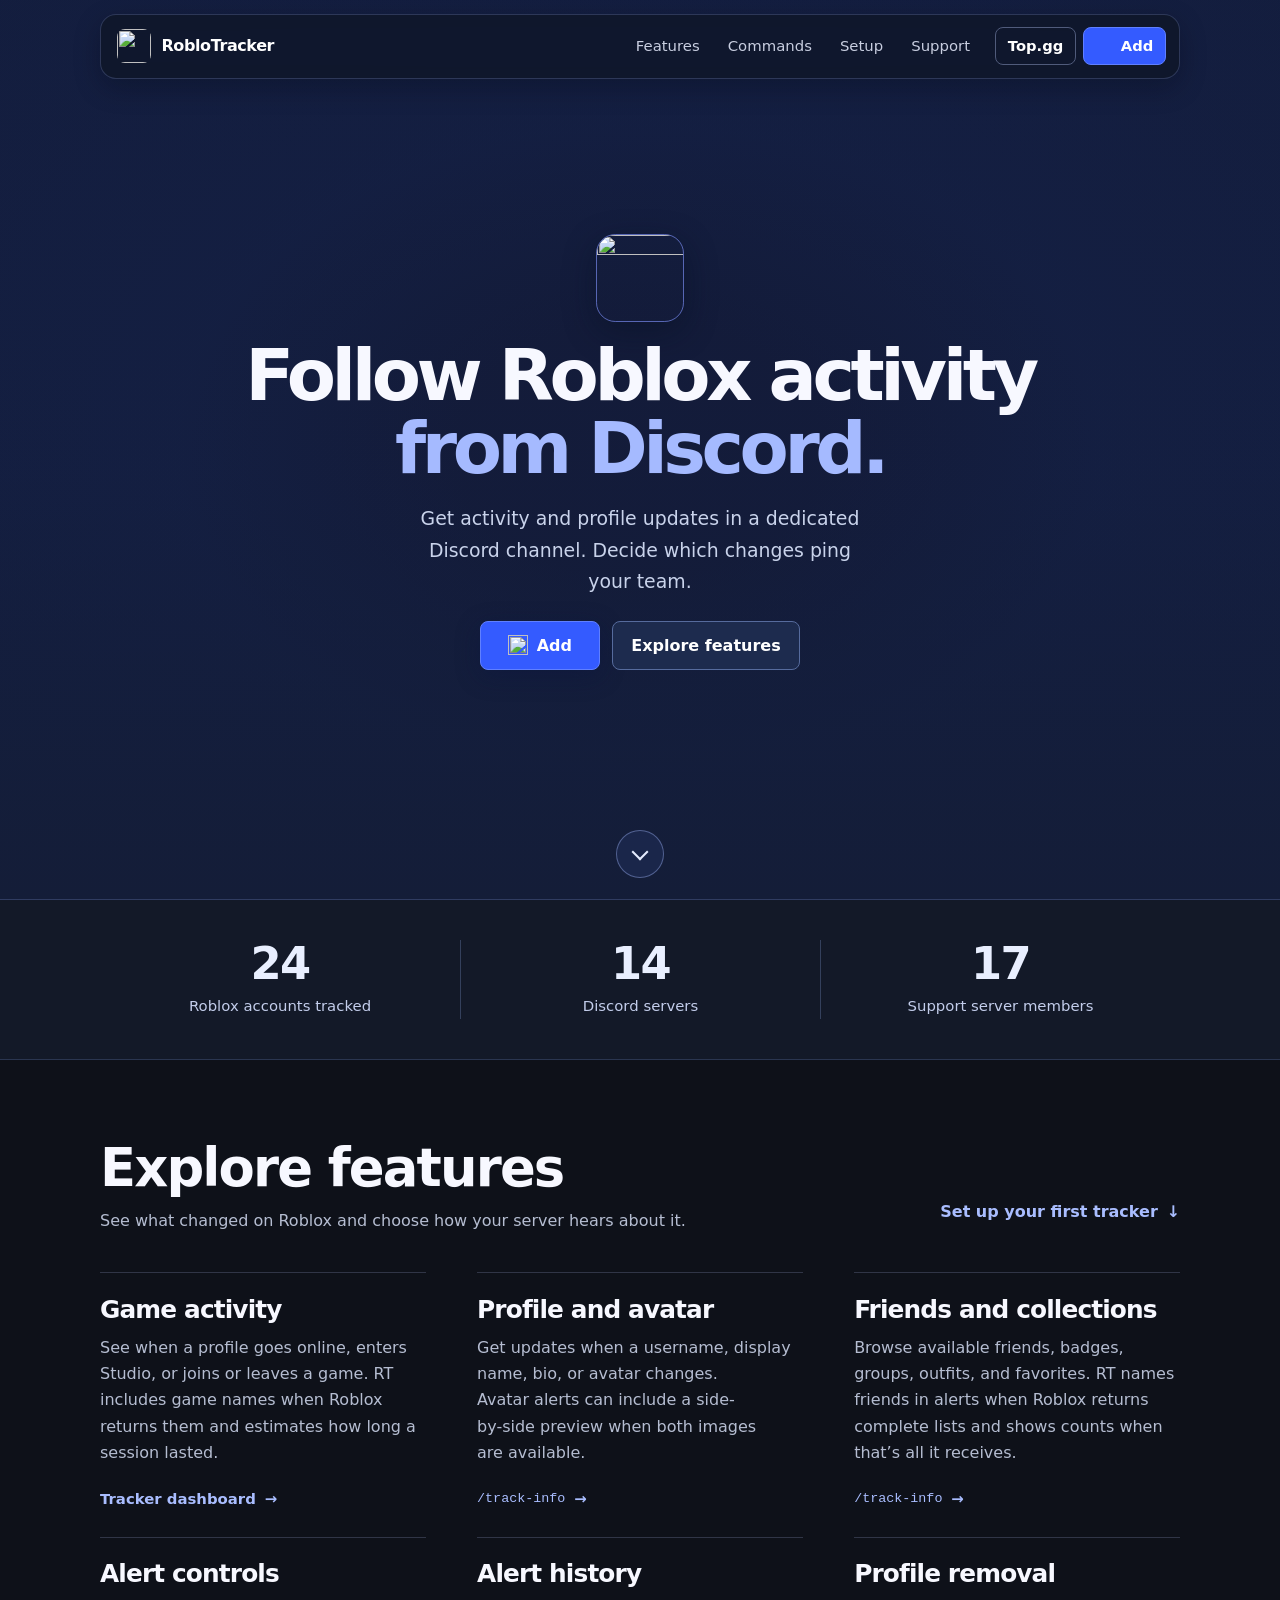
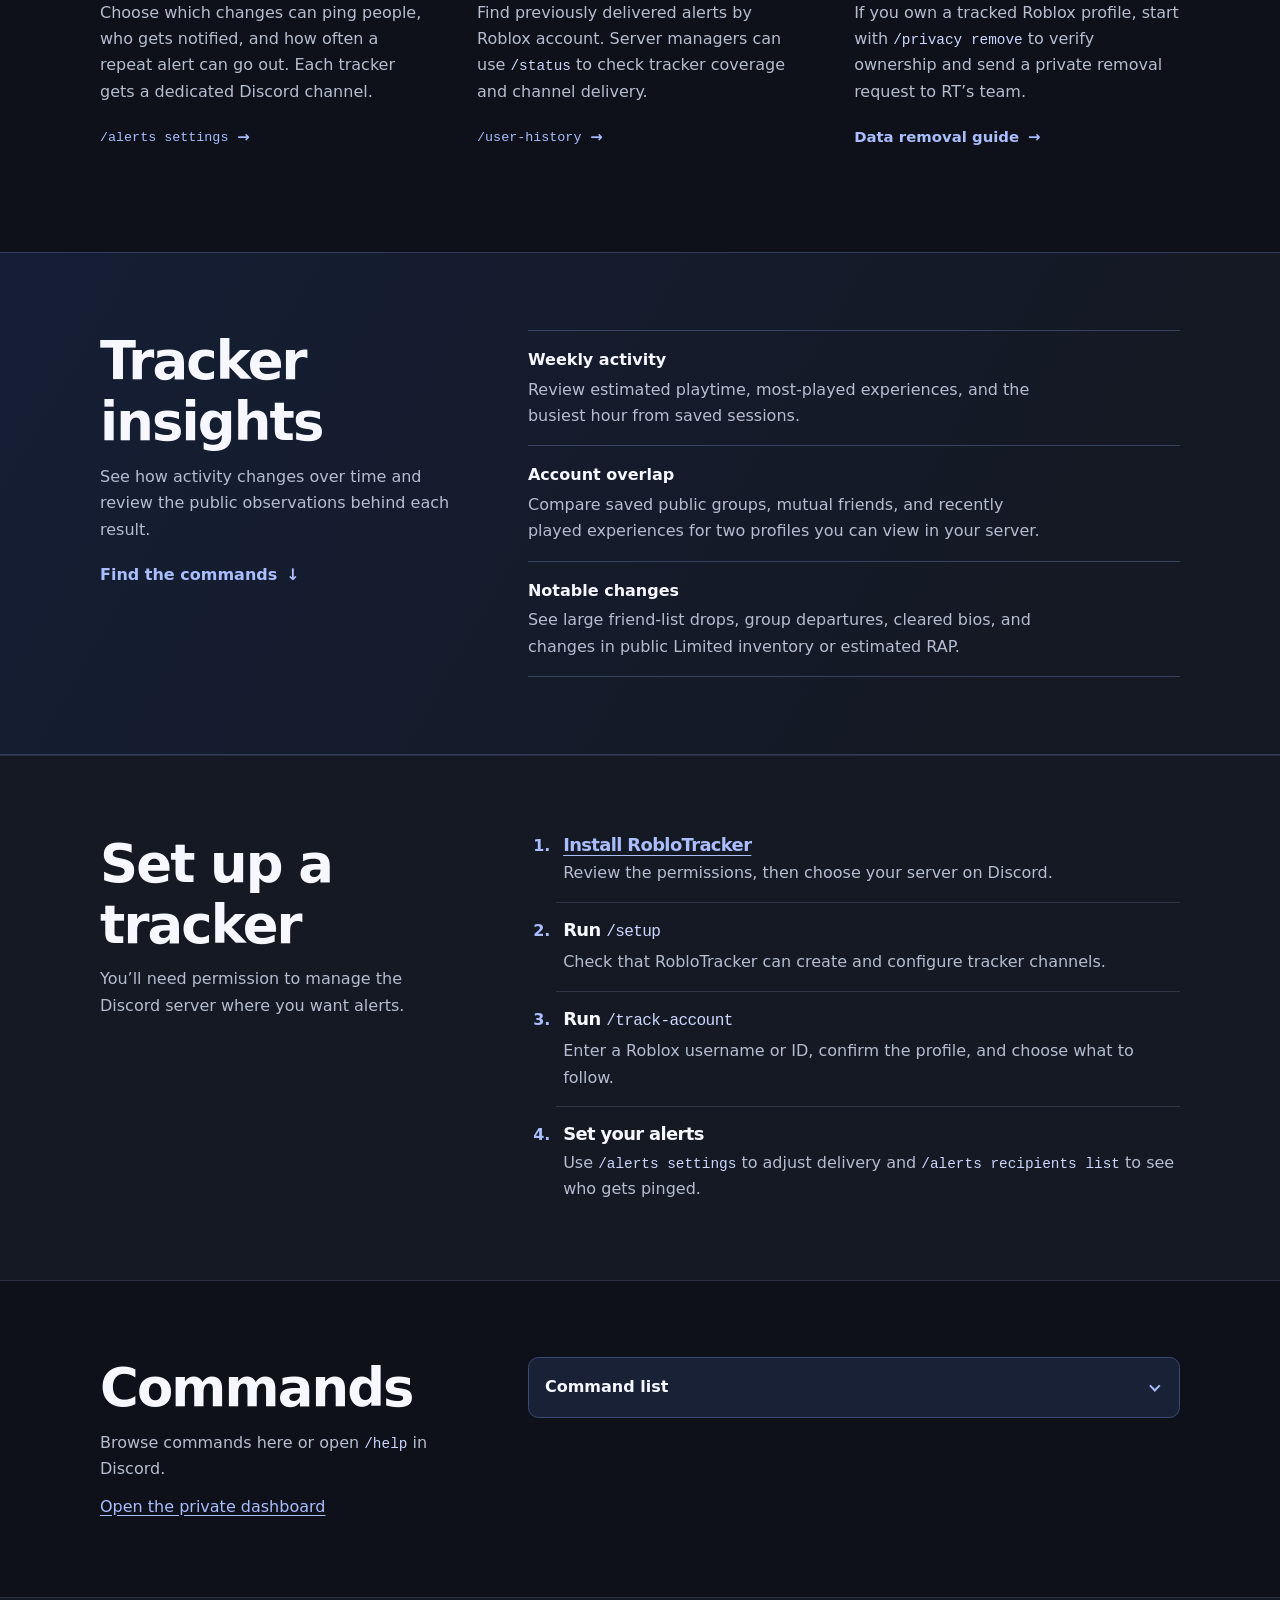
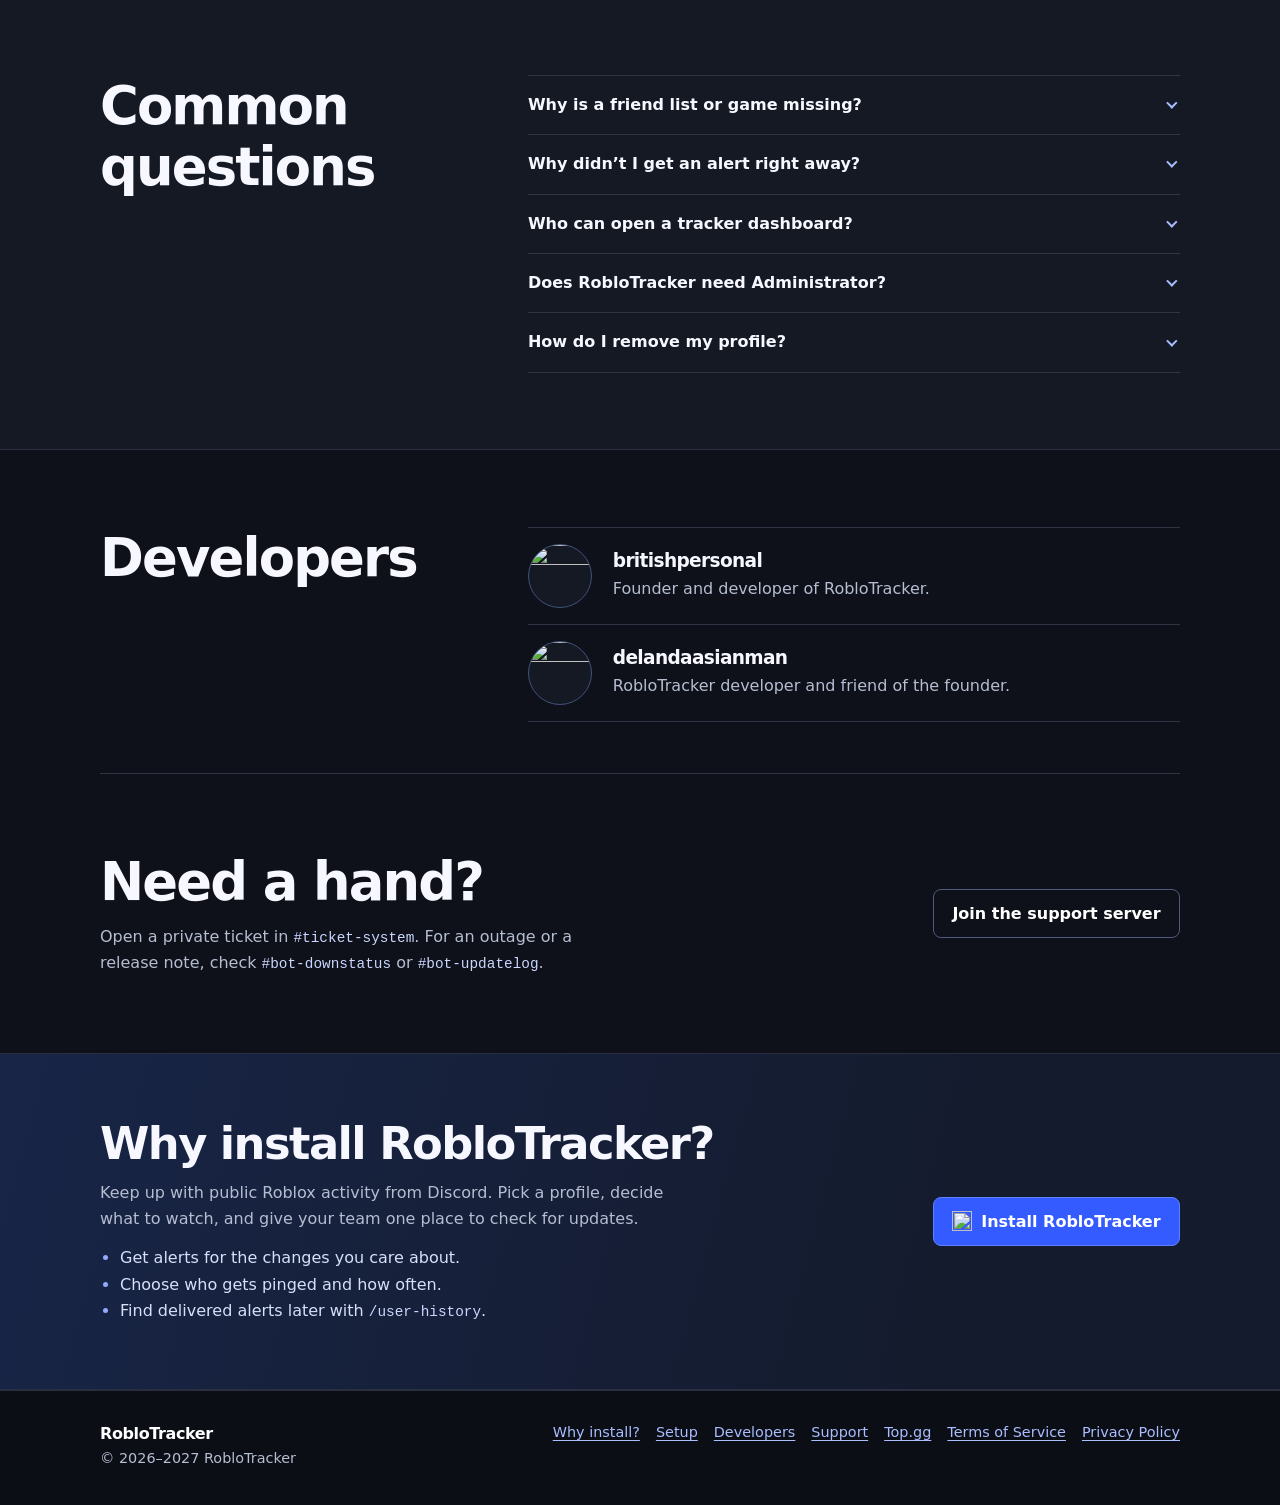
==== docs/index.html @ 72739d20 "Replace join sharing with a private live tracker dashboard" ====
<!doctype html>
<html lang="en">
<head>
  <meta charset="utf-8">
  <meta name="viewport" content="width=device-width,initial-scale=1">
  <meta name="description" content="Track public Roblox profile changes in Discord. Add RobloTracker, explore the setup guide, and find privacy controls and support.">
  <meta name="theme-color" content="#0a0c13">
  <meta property="og:title" content="RobloTracker | Roblox alerts for Discord">
  <meta property="og:description" content="Track public Roblox profile changes in Discord. Add RobloTracker, explore the setup guide, and find privacy controls and support.">
  <title>RobloTracker | Roblox alerts for Discord</title>
  <link rel="icon" type="image/webp" href="assets/rt-logo.webp">
  <script src="assets/page-progress.js?v=1" async></script>
  <link rel="stylesheet" href="assets/site.css?v=command-directory">
  <script src="assets/site.js?v=command-directory" defer></script>
</head>
<body class="landing-page">
  <a class="skip" href="#main">Skip to content</a>
  <header class="site-header">
    <div class="wrap top">
      <a class="brand" href="./"><img src="assets/rt-logo.webp" alt="" width="34" height="34"><span class="brand-name">RobloTracker</span></a>
      <nav class="nav" aria-label="Main navigation">
        <a href="./#features">Features</a>
        <a href="./#commands">Commands</a>
        <a href="./#setup">Setup</a>
        <a href="https://discord.gg/475THD4ftT">Support</a>
      </nav>
      <div class="nav-actions">
        <a class="button small secondary listing-link" href="https://top.gg/bot/1561527919375814709" aria-label="View RobloTracker on Top.gg">Top.gg</a>
        <a class="button small" href="install/" aria-label="Install RobloTracker"><img src="assets/discord.svg" alt="" width="20" height="20">Add</a>
      </div>
    </div>
  </header>
  <main id="main">

    <section class="hero" aria-labelledby="hero-title">
      <div class="wrap hero-inner">
        <img class="hero-logo" src="assets/rt-logo.webp" alt="" width="120" height="120" fetchpriority="high">
        <h1 id="hero-title">Follow Roblox activity<br><span>from Discord.</span></h1>
        <p>Get activity and profile updates in a dedicated Discord channel. Decide which changes ping your team.</p>
        <div class="actions">
          <a class="button" href="install/" aria-label="Install RobloTracker"><img src="assets/discord.svg" alt="" width="22" height="22">Add</a>
          <a class="button secondary explore-button" href="#features">Explore features</a>
        </div>
      </div>
      <a class="hero-scroll" href="#features" aria-label="Scroll to features"></a>
    </section>

    <section class="stats-strip" aria-label="RobloTracker usage" data-snapshot-at="2026-11-26T00:42:32Z">
      <div class="wrap stats-inner">
        <dl class="stats-counts">
          <div><dt>Roblox accounts tracked</dt><dd data-stat="tracked_accounts">24</dd></div>
          <div><dt>Discord servers</dt><dd data-stat="discord_servers">14</dd></div>
          <div><dt>Support server members</dt><dd data-stat="support_members">17</dd></div>
        </dl>
      </div>
    </section>

    <section class="section wrap capabilities" id="features" aria-labelledby="features-title">
      <header class="features-header">
        <div>
          <h2 id="features-title">Explore features</h2>
          <p>See what changed on Roblox and choose how your server hears about it.</p>
        </div>
        <a href="#setup" class="section-link">Set up your first tracker<span aria-hidden="true">↓</span></a>
      </header>
      <div class="feature-list">
        <section class="feature-row" id="activity" aria-labelledby="activity-title">
          <h3 id="activity-title">Game activity</h3>
          <p>See when a profile goes online, enters Studio, or joins or leaves a game. RT includes game names when Roblox returns them and estimates how long a session lasted.</p>
          <a class="feature-link" href="dashboard/">Tracker dashboard<span aria-hidden="true">→</span></a>
        </section>
        <section class="feature-row" id="profile" aria-labelledby="profile-title">
          <h3 id="profile-title">Profile and avatar</h3>
          <p>Get updates when a username, display name, bio, or avatar changes. Avatar alerts can include a side-by-side preview when both images are available.</p>
          <a class="feature-link" href="#command-track-info"><code>/track-info</code><span aria-hidden="true">→</span></a>
        </section>
        <section class="feature-row" id="social" aria-labelledby="social-title">
          <h3 id="social-title">Friends and collections</h3>
          <p>Browse available friends, badges, groups, outfits, and favorites. RT names friends in alerts when Roblox returns complete lists and shows counts when that’s all it receives.</p>
          <a class="feature-link" href="#command-track-info"><code>/track-info</code><span aria-hidden="true">→</span></a>
        </section>
        <section class="feature-row" id="delivery" aria-labelledby="delivery-title">
          <h3 id="delivery-title">Alert controls</h3>
          <p>Choose which changes can ping people, who gets notified, and how often a repeat alert can go out. Each tracker gets a dedicated Discord channel.</p>
          <a class="feature-link" href="#command-alerts"><code>/alerts settings</code><span aria-hidden="true">→</span></a>
        </section>
        <section class="feature-row" id="history" aria-labelledby="history-title">
          <h3 id="history-title">Alert history</h3>
          <p>Find previously delivered alerts by Roblox account. Server managers can use <code>/status</code> to check tracker coverage and channel delivery.</p>
          <a class="feature-link" href="#command-user-history"><code>/user-history</code><span aria-hidden="true">→</span></a>
        </section>
        <section class="feature-row" id="data-controls" aria-labelledby="data-controls-title">
          <h3 id="data-controls-title">Profile removal</h3>
          <p>If you own a tracked Roblox profile, start with <code>/privacy remove</code> to verify ownership and send a private removal request to RT’s team.</p>
          <a class="feature-link" href="privacy.html#requests">Data removal guide<span aria-hidden="true">→</span></a>
        </section>
      </div>
    </section>

    <section class="section surface insights-section" id="insights" aria-labelledby="insights-title">
      <div class="wrap split">
        <div class="section-intro">
          <h2 id="insights-title">Tracker insights</h2>
          <p>See how activity changes over time and review the public observations behind each result.</p>
          <a class="section-link" href="#command-insights">Find the commands <span aria-hidden="true">↓</span></a>
        </div>
        <dl class="insight-details">
          <div><dt>Weekly activity</dt><dd>Review estimated playtime, most-played experiences, and the busiest hour from saved sessions.</dd></div>
          <div><dt>Account overlap</dt><dd>Compare saved public groups, mutual friends, and recently played experiences for two profiles you can view in your server.</dd></div>
          <div><dt>Notable changes</dt><dd>See large friend-list drops, group departures, cleared bios, and changes in public Limited inventory or estimated RAP.</dd></div>
        </dl>
      </div>
    </section>

    <section class="section surface" id="setup" aria-labelledby="setup-title">
      <div class="wrap split">
        <div class="section-intro">
          <h2 id="setup-title">Set up a tracker</h2>
          <p>You’ll need permission to manage the Discord server where you want alerts.</p>
        </div>
        <ol class="steps">
          <li><h3><a href="install/">Install RobloTracker</a></h3><p>Review the permissions, then choose your server on Discord.</p></li>
          <li><h3>Run <code>/setup</code></h3><p>Check that RobloTracker can create and configure tracker channels.</p></li>
          <li><h3>Run <code>/track-account</code></h3><p>Enter a Roblox username or ID, confirm the profile, and choose what to follow.</p></li>
          <li><h3>Set your alerts</h3><p>Use <code>/alerts settings</code> to adjust delivery and <code>/alerts recipients list</code> to see who gets pinged.</p></li>
        </ol>
      </div>
    </section>

    <section class="section wrap split" id="commands" aria-labelledby="commands-title">
      <div class="section-intro">
        <h2 id="commands-title">Commands</h2>
        <p>Browse commands here or open <code>/help</code> in Discord.</p>
        <p><a href="dashboard/">Open the private dashboard</a></p>
      </div>
      <details class="command-directory">
        <summary>Command list</summary>
        <dl class="rows commands">
          <div><dt><code>/track-account</code></dt><dd>Add a profile by Roblox username or ID.</dd></div>
          <div><dt><code>/tracked-accounts</code></dt><dd>Browse the trackers you have access to.</dd></div>
          <div id="command-track-info"><dt><code>/track-info</code></dt><dd>Browse a profile and its available public data.</dd></div>
          <div id="command-tracker-dashboard"><dt><code>/tracker-dashboard [code]</code></dt><dd>Open the dashboard or unlock your browser with its code. Browse trackers you can read in this server and see the latest saved activity.</dd></div>
          <div id="command-user-history"><dt><code>/user-history</code></dt><dd>Read saved alerts for a tracked account.</dd></div>
          <div id="command-insights"><dt><code>/insights weekly</code></dt><dd>See seven days of observed sessions and notable changes.</dd></div>
          <div><dt><code>/insights compare</code></dt><dd>Compare the saved public connections of two trackers.</dd></div>
          <div><dt><code>/settings</code></dt><dd>Choose account monitors and server defaults.</dd></div>
          <div id="command-alerts"><dt><code>/alerts settings</code></dt><dd>Choose which changes ping your saved recipients.</dd></div>
          <div><dt><code>/alerts recipients list</code></dt><dd>See who is on the tracker’s ping list.</dd></div>
          <div><dt><code>/status</code></dt><dd>Check tracker coverage and alert delivery.</dd></div>
          <div><dt><code>/rebuild-channel</code></dt><dd>Repair a missing or inaccessible tracker channel.</dd></div>
          <div><dt><code>/untrack-account</code></dt><dd>Stop tracking an account in your server.</dd></div>
        </dl>
      </details>
    </section>

    <section class="section surface" id="faq" aria-labelledby="faq-title">
      <div class="wrap split">
        <div class="section-intro"><h2 id="faq-title">Common questions</h2></div>
        <div class="faq">
          <details><summary>Why is a friend list or game missing?</summary><div class="faq-answer"><p>Roblox sometimes sends only a friend count or a presence status. Your signed-in Roblox view may show details the public API leaves out.</p></div></details>
          <details><summary>Why didn’t I get an alert right away?</summary><div class="faq-answer"><p>The first check gives RobloTracker a starting point. Later alerts depend on Roblox responding, the tracker’s cooldown, and whether RobloTracker can send to the Discord channel.</p></div></details>
          <details><summary>Who can open a tracker dashboard?</summary><div class="faq-answer"><p>Only people who can view the tracker channel and read its history in Discord. Open the alert button, then use the browser code in that Discord server. Sending someone the link does not give them access.</p></div></details>
          <details><summary>Does RobloTracker need Administrator?</summary><div class="faq-answer"><p>The install requests specific permissions, including Manage Channels and Manage Roles for tracker setup. Review the channel’s access after setup.</p></div></details>
          <details><summary>How do I remove my profile?</summary><div class="faq-answer"><p>Start with <code>/privacy remove</code> in a server that has RobloTracker or use the <a href="privacy.html#requests">removal guide</a>. For help or to report misuse, open a private support ticket.</p></div></details>
        </div>
      </div>
    </section>

    <section class="section wrap split developer-section" id="developers" aria-labelledby="developers-title">
      <div class="section-intro">
        <h2 id="developers-title">Developers</h2>
      </div>
      <ul class="developer-list" aria-label="RobloTracker developers">
        <li class="developer-profile">
          <img src="https://cdn.discordapp.com/avatars/1102219306588184657/a6693aeb3664289f50d1f164c21eb4b6.webp?size=128" alt="" width="64" height="64" loading="lazy">
          <div><h3>britishpersonal</h3><p>Founder and developer of RobloTracker.</p></div>
        </li>
        <li class="developer-profile">
          <img src="https://cdn.discordapp.com/avatars/750067843286171708/b65512207381da5b87036282e6576256.webp?size=128" alt="" width="64" height="64" loading="lazy">
          <div><h3>delandaasianman</h3><p>RobloTracker developer and friend of the founder.</p></div>
        </li>
      </ul>
      <template id="developer-profile-template">
        <li class="developer-profile">
          <img src="assets/rt-logo.webp" alt="" width="64" height="64" loading="lazy">
          <div><h3></h3><p></p></div>
        </li>
      </template>
    </section>

    <section class="section wrap support" id="support" aria-labelledby="support-title">
      <div class="section-intro">
        <h2 id="support-title">Need a hand?</h2>
        <p>Open a private ticket in <code>#ticket-system</code>. For an outage or a release note, check <code>#bot-downstatus</code> or <code>#bot-updatelog</code>.</p>
      </div>
      <a class="button secondary" href="https://discord.gg/475THD4ftT">Join the support server</a>
    </section>
    <section class="surface install-reasons" id="why-install" aria-labelledby="why-install-title">
      <div class="wrap install-reasons-inner">
        <div>
          <h2 id="why-install-title">Why install RobloTracker?</h2>
          <p>Keep up with public Roblox activity from Discord. Pick a profile, decide what to watch, and give your team one place to check for updates.</p>
          <ul class="install-benefits">
            <li>Get alerts for the changes you care about.</li>
            <li>Choose who gets pinged and how often.</li>
            <li>Find delivered alerts later with <code>/user-history</code>.</li>
          </ul>
        </div>
        <a class="button" href="install/"><img src="assets/discord.svg" alt="" width="22" height="22">Install RobloTracker</a>
      </div>
    </section>
  </main>
  <footer class="site-footer">
    <div class="wrap foot">
      <div><a class="brand" href="./">RobloTracker</a><p>© 2026–2027 RobloTracker</p></div>
      <nav aria-label="Footer navigation">
        <a href="#why-install">Why install?</a>
        <a href="#setup">Setup</a>
        <a href="#developers">Developers</a>
        <a href="#support">Support</a>
        <a href="https://top.gg/bot/1561527919375814709">Top.gg</a>
        <a href="terms/">Terms of Service</a>
        <a href="privacy/">Privacy Policy</a>
      </nav>
    </div>
  </footer>
</body>
</html>
---- docs/assets/site.css ----
:root {
  color-scheme: dark;
  --bg: #0e1119;
  --surface: #141924;
  --ink: #f7f8ff;
  --muted: #b5bdd1;
  --line: #303546;
  --blue: #345bff;
  --link: #a9bdff;
  --width: 1080px;
  --nav-offset: 6rem;
  font-family: "Segoe UI", system-ui, sans-serif;
  line-height: 1.65;
}

*, *::before, *::after { box-sizing: border-box; }
html { scroll-padding-top: var(--nav-offset); }
body { margin: 0; background: var(--bg); color: var(--ink); font-size: 1rem; }
img { display: block; max-width: 100%; height: auto; }
h1, h2, h3, p, dl, dd { margin: 0; }
h1, h2, h3 { line-height: 1.16; letter-spacing: -.035em; }
p, dd { color: var(--muted); }
h2 { font-size: clamp(2rem, 4.5vw, 3.3rem); }
a { color: var(--link); text-underline-offset: .21em; }
a:hover { color: white; }
a:focus-visible, summary:focus-visible { outline: 2px solid #a4bcff; outline-offset: 4px; }
code {
  font: .9em/1.45 Consolas, "Liberation Mono", monospace;
  color: #cbd7ff;
  overflow-wrap: anywhere;
}

.wrap { width: min(var(--width), calc(100% - 3rem)); margin-inline: auto; }
.skip { position: fixed; top: -5rem; left: .75rem; z-index: 5; background: white; color: #101219; padding: .5rem .8rem; }
.skip:focus { top: .45rem; }
section[id] { scroll-margin-top: 1.5rem; }
::selection { background: #3f61bb; color: white; }

.site-header {
  position: fixed;
  inset: max(.85rem, env(safe-area-inset-top)) 0 auto;
  z-index: 3;
  pointer-events: none;
}
.top {
  position: relative;
  display: flex;
  justify-content: space-between;
  align-items: center;
  gap: 1rem;
  min-height: 65px;
  width: min(var(--width), calc(100% - 2rem));
  padding: .5rem .8rem .5rem 1rem;
  border: 1px solid #a0b6ff35;
  border-radius: 1rem;
  background: #151b2a;
  box-shadow: 0 9px 26px #03061245;
  pointer-events: auto;
}
@supports (backdrop-filter: blur(16px)) or (-webkit-backdrop-filter: blur(16px)) {
  .top {
    background: #101626c9;
    backdrop-filter: blur(16px) saturate(140%);
    -webkit-backdrop-filter: blur(16px) saturate(140%);
  }
}
.site-header + main { padding-top: var(--nav-offset); }
.landing-page main { padding-top: 0; }
.brand { display: inline-flex; align-items: center; gap: .65rem; color: white; text-decoration: none; letter-spacing: -.025em; font-weight: 740; }
.brand img { width: 34px; height: 34px; border-radius: 8px; }
.nav { display: flex; align-items: center; gap: clamp(.15rem, 1.05vw, .65rem); margin-left: auto; }
.nav > a:not(.button) {
  padding: .38rem .55rem;
  border-radius: .45rem;
  color: #c8cee0;
  font-size: .93rem;
  text-decoration: none;
}
.nav > a:not(.button):hover { color: white; background: #a3b7ff20; }
.nav-actions { display: flex; align-items: center; gap: .42rem; flex: none; }
.nav-actions .listing-link { background: #1a2339; border-color: #425274; white-space: nowrap; }
.nav-actions .listing-link:hover { background: #263455; border-color: #8099df; }


.button {
  display: inline-flex;
  justify-content: center;
  align-items: center;
  gap: .55rem;
  min-height: 49px;
  padding: .73rem 1.15rem;
  background: var(--blue);
  border: 1px solid #6080ff;
  border-radius: 8px;
  color: white;
  text-decoration: none;
  font-weight: 700;
  line-height: 1.2;
  transition: background-color .16s, border-color .16s;
}
.button:hover { background: #264ce6; border-color: #8aa2ff; }
.button.secondary { background: transparent; border-color: #505b7b; }
.button.secondary:hover { background: #ffffff10; border-color: #8696c4; }
.button img { width: 1.25rem; height: 1.25rem; flex: none; }
.button.small { min-height: 38px; padding: .45rem .75rem; font-size: .92rem; }
.button.small img { width: 1rem; height: 1rem; }

.hero {
  position: relative;
  isolation: isolate;
  display: grid;
  grid-template-rows: 1fr auto;
  min-height: 100vh;
  min-height: 100svh;
  text-align: center;
  overflow: hidden;
  background: #141d38;
  border-bottom: 1px solid #303c61;
}
.hero::before {
  content: "";
  position: absolute;
  inset: 0;
  z-index: -1;
  background:
    linear-gradient(180deg, #0d152b2b 0%, #111a3438 53%, #141d38 100%),
    radial-gradient(ellipse at center, #141c3cfa 20%, #152149c9 51%, #15224e78 100%),
    url("rt-wallpaper.webp") center / cover;
}
.hero-inner {
  align-self: center;
  padding-block: calc(var(--nav-offset) + 1rem) 2.4rem;
}
.hero-logo {
  width: clamp(76px, 9vw, 96px);
  margin: 0 auto 1.3rem;
  border-radius: 22%;
  border: 1px solid #8295ff9e;
  box-shadow: 0 10px 32px #07102270;
}
.hero h1 {
  font-size: clamp(2.65rem, 6.2vw, 5.05rem);
  font-weight: 780;
  line-height: 1.02;
  letter-spacing: -.062em;
}
.hero h1 span { color: #a5baff; }
.hero p {
  max-width: 33rem;
  margin: 1.35rem auto 0;
  color: #c9d3eb;
  font-size: clamp(1rem, 2vw, 1.18rem);
}
.actions { display: flex; justify-content: center; flex-wrap: wrap; gap: .75rem; margin-top: 1.65rem; }
.hero .button { min-width: 120px; }
.hero-scroll {
  display: grid;
  place-items: center;
  justify-self: center;
  width: 48px;
  height: 48px;
  margin-bottom: max(1.3rem, env(safe-area-inset-bottom));
  border: 1px solid #a6bcff65;
  border-radius: 50%;
  background: #1e2b54ac;
  color: #e5ecff;
}
.hero-scroll::before {
  content: "";
  width: 12px;
  height: 12px;
  border: solid currentColor;
  border-width: 0 2px 2px 0;
  transform: translateY(-2px) rotate(45deg);
}
.hero-scroll:hover { color: white; background: #314784; border-color: #a6bcff; }

.section { padding-block: clamp(2.75rem, 6vw, 5rem); }
.split { display: grid; grid-template-columns: minmax(205px, .85fr) minmax(0, 1.55fr); gap: clamp(2rem, 5.5vw, 5rem); }
.section-intro p { max-width: 32rem; margin-top: .7rem; }
.surface { background: var(--surface); border-block: 1px solid #292e40; }
.rows > div {
  display: grid;
  grid-template-columns: minmax(125px, .8fr) minmax(0, 1.4fr);
  gap: 1.2rem;
  padding-block: .95rem;
  border-top: 1px solid var(--line);
}
.rows > div:last-child { border-bottom: 1px solid var(--line); }
.rows dt { font-weight: 690; color: var(--ink); }
.rows dd { line-height: 1.55; }
.commands dt { font-weight: 600; }

.steps { margin: 0; padding-left: 1.75rem; }
.steps li { padding-left: .45rem; padding-bottom: .95rem; }
.steps li + li { padding-top: .95rem; border-top: 1px solid var(--line); }
.steps li:last-child { padding-bottom: 0; }
.steps li::marker { color: var(--link); font-weight: 700; }
.steps h3 { font-size: 1.12rem; margin-bottom: .3rem; }
.faq { border-top: 1px solid var(--line); }
.faq details { border-bottom: 1px solid var(--line); }
.faq summary, .command-directory > summary {
  display: flex;
  align-items: center;
  justify-content: space-between;
  gap: 1rem;
  padding-block: 1rem;
  list-style: none;
  cursor: pointer;
  font-weight: 680;
}
.faq summary::-webkit-details-marker, .command-directory > summary::-webkit-details-marker { display: none; }
.faq summary::after, .command-directory > summary::after {
  content: "";
  flex: 0 0 .48rem;
  height: .48rem;
  margin-inline: .25rem;
  border: solid var(--link);
  border-width: 0 2px 2px 0;
  transform: translateY(-2px) rotate(45deg);
  transition: transform 220ms ease-in-out;
}
.faq details[open]:not(.is-closing) summary::after,
.command-directory[open] > summary::after { transform: translateY(2px) rotate(225deg); }
.faq summary:hover, .command-directory > summary:hover { color: var(--link); }
.faq-answer p { padding: 0 1.5rem 1.05rem 0; }
@media (prefers-reduced-motion: reduce) {
  .faq summary::after, .command-directory > summary::after { transition: none; }
}
.command-directory > summary {
  padding-inline: 1rem;
  background: #182136;
  border: 1px solid #3b4a70;
  border-radius: .65rem;
}
.command-directory > summary:hover { background: #202d49; }
.command-directory > .commands { margin-top: .75rem; }
.support { display: flex; justify-content: space-between; align-items: center; gap: 1.5rem; }
.support .button { flex: none; }

.site-footer { background: #0c0e15; border-top: 1px solid #292e40; padding-block: 1.9rem 2.15rem; }
.foot { display: flex; justify-content: space-between; flex-wrap: wrap; gap: 1.05rem; }
.foot p, .foot nav { font-size: .9rem; }
.foot nav { display: flex; flex-wrap: wrap; gap: .35rem 1rem; }
.foot a[aria-current] { color: white; }

.legal-hero { padding-block: 3.1rem 2.4rem; background: #161f40; border-bottom: 1px solid #34457d; }
.legal-hero h1 { font-size: clamp(2.6rem, 6.5vw, 4.6rem); }
.legal-hero p { max-width: 45rem; margin-top: .55rem; }
.legal-hero time { color: #c9d6ff; }
.policy-layout { display: grid; grid-template-columns: minmax(175px, 235px) minmax(0, 740px); gap: 2.5rem; padding-block: 2.65rem 4rem; }
.toc { position: sticky; top: var(--nav-offset); align-self: start; max-height: calc(100vh - var(--nav-offset) - 1.25rem); overflow-y: auto; padding-inline: 0 1rem; border-right: 1px solid var(--line); }
.toc strong { display: block; margin-bottom: .6rem; }
.toc a { display: block; padding-block: .2rem; font-size: .94rem; text-decoration: none; }
.toc a:hover { text-decoration: underline; }
.policy section { padding-bottom: 1.35rem; margin-bottom: 1.5rem; border-bottom: 1px solid var(--line); }
.policy section h2 { margin-bottom: .6rem; font-size: clamp(1.5rem, 4vw, 1.95rem); }
.policy p + p, .policy ul, .policy ol { margin-top: .7rem; }
.policy li { color: var(--muted); }
.policy li + li { margin-top: .35rem; }
.policy ol, .policy ul { padding-left: 1.4rem; }
.policy strong { color: var(--ink); }
.policy .callout { border-left: 3px solid var(--blue); padding: .25rem 0 .25rem 1rem; color: #d8e0f9; }

@media (max-width: 670px) {
  .wrap { width: calc(100% - 2rem); }
  :root { --nav-offset: 7.4rem; }
  .site-header { inset-block-start: max(.55rem, env(safe-area-inset-top)); }
  .top {
    min-height: 0;
    display: grid;
    grid-template-columns: minmax(0, 1fr) auto;
    gap: .35rem .45rem;
    padding: .5rem .65rem .35rem;
    width: calc(100% - 1rem);
  }
  .nav { grid-column: 1 / -1; grid-row: 2; width: 100%; gap: 0; flex-wrap: wrap; justify-content: space-between; margin: 0; }
  .nav > a:not(.button), .button.small { font-size: .87rem; }
  .nav > a:not(.button) { padding-inline: .3rem; }
  .nav-actions { grid-column: 2; grid-row: 1; }
  .split, .policy-layout { grid-template-columns: 1fr; gap: 1.4rem; }
  .support { align-items: flex-start; flex-direction: column; }
  .toc { position: static; max-height: none; border-right: 0; border-bottom: 1px solid var(--line); padding-bottom: 1rem; }
}

@media (max-width: 435px) {
  .hero h1 { font-size: clamp(2.07rem, 9.3vw, 2.7rem); }
  .hero .button { min-width: 0; padding-inline: .95rem; }
  .rows > div { grid-template-columns: 1fr; gap: .15rem; }
  .nav-actions .button { padding-inline: .56rem; }
}

@media (prefers-reduced-motion: no-preference) {
  html { scroll-behavior: smooth; }
}

@media (prefers-reduced-motion: reduce) {
  .button { transition: none; }
}

.landing-page .hero-logo { width: clamp(68px, 7vw, 88px); margin-bottom: 1.05rem; }
.landing-page .hero h1 { font-size: clamp(2.35rem, 5.6vw, 4.65rem); text-wrap: balance; }
.landing-page .hero p { max-width: 31rem; margin-top: 1.15rem; text-wrap: pretty; }
.landing-page .actions { margin-top: 1.5rem; }
.features-header {
  display: flex;
  justify-content: space-between;
  align-items: end;
  gap: 1rem 2rem;
  margin-bottom: clamp(1.45rem, 3.5vw, 2.35rem);
}
.features-header p { margin-top: .65rem; text-wrap: pretty; }
.section-link, .feature-link {
  display: inline-flex;
  align-items: center;
  gap: .55rem;
  width: fit-content;
  min-height: 44px;
  font-weight: 660;
  text-decoration: none;
}
.section-link { flex: none; }
.section-link:is(:hover, :focus-visible), .feature-link:is(:hover, :focus-visible) {
  text-decoration: underline;
}
.feature-list {
  display: grid;
  grid-template-columns: repeat(3, minmax(0, 1fr));
  column-gap: clamp(1.5rem, 4vw, 3.5rem);
}
.feature-row {
  display: grid;
  grid-template-rows: auto 1fr auto;
  justify-items: start;
  gap: .65rem;
  padding-block: 1.4rem 1rem;
  border-top: 1px solid var(--line);
}
.feature-row h3 { font-size: clamp(1.25rem, 2vw, 1.55rem); text-wrap: balance; }
.feature-row p { max-width: 37ch; text-wrap: pretty; }
.feature-link { font-size: .93rem; }
.feature-link code { color: inherit; }
.feature-row:target { border-color: var(--link); }
.feature-row:target h3, .commands > div:target dt code { color: #a5baff; }
.commands > div[id] { scroll-margin-top: 1.5rem; }

.insights-section {
  background: linear-gradient(120deg, #151e35, #141924 78%);
  border-block: 1px solid #303c59;
}
.insights-section .section-link { margin-top: .65rem; }
.insight-details { border-top: 1px solid #374461; }
.insight-details > div {
  padding-block: 1rem;
  border-bottom: 1px solid #374461;
}
.insight-details dt { color: var(--ink); font-weight: 720; }
.insight-details dd { margin-top: .2rem; max-width: 52ch; }

@media (max-width: 900px) {
  .feature-list { grid-template-columns: repeat(2, minmax(0, 1fr)); }
}

@media (max-width: 600px) {
  .features-header { flex-direction: column; align-items: flex-start; gap: .4rem; }
  .feature-list { grid-template-columns: minmax(0, 1fr); }
  .feature-row { padding-block: 1.15rem .75rem; }
}

/* The banner's shortcut lands beneath the island without the extra section gap. */
#features { scroll-margin-top: 0; }

@media (max-height: 650px) {
  .hero-inner { padding-block: calc(var(--nav-offset) + .35rem) 1.15rem; }
  .hero-scroll { margin-bottom: max(.65rem, env(safe-area-inset-bottom)); }
}

.brand-name { transition: color .18s ease; }
.brand:hover .brand-name, .brand:focus-visible .brand-name { color: #a3c4ff; }
.hero .explore-button { background: #1d2b4e; border-color: #566b9d; }
.hero .explore-button:hover { background: #324986; border-color: #a7bdff; }
.hero-scroll {
  transition: opacity .24s ease, translate .24s ease, visibility 0s, background-color .16s, border-color .16s;
}
.hero-scroll.is-away {
  opacity: 0;
  translate: 0 8px;
  visibility: hidden;
  pointer-events: none;
  transition-delay: 0s, 0s, .24s;
}

.stats-strip {
  background: #131928;
  border-bottom: 1px solid #2a3550;
}
.stats-inner {
  padding-block: clamp(1.55rem, 4vw, 2.5rem);
}
.stats-counts { display: grid; grid-template-columns: repeat(3, minmax(0, 1fr)); }
.stats-counts > div {
  display: flex;
  flex-direction: column-reverse;
  justify-content: flex-end;
  align-items: center;
  text-align: center;
  gap: .45rem;
  padding-inline: clamp(.3rem, 2vw, 1.3rem);
}
.stats-counts > div + div { border-left: 1px solid #34405c; }
.stats-counts dt { color: #c3cdeb; font-size: .93rem; }
.stats-counts dd {
  color: #e9efff;
  font-size: clamp(1.8rem, 4.5vw, 2.8rem);
  font-weight: 740;
  font-variant-numeric: tabular-nums;
  line-height: 1.05;
  letter-spacing: -.04em;
}

.legal-page .legal-hero {
  background: linear-gradient(105deg, #172544, #19274b 58%, #121a31);
  border-bottom-color: #374769;
}
.legal-masthead { padding-block: .45rem .35rem; }
.legal-masthead h1 { max-width: 48rem; letter-spacing: -.045em; }
.legal-masthead .policy-date { margin-top: .8rem; color: #acb8d4; font-size: .91rem; }
.policy-links { display: flex; flex-wrap: wrap; gap: .6rem 1.25rem; margin-top: 1.25rem; }
.policy-links a { color: #c9d8ff; font-weight: 650; text-decoration-color: #7289c3; }
.toc { border: 0; padding-right: 0; }
.toc > strong { font-size: .96rem; }
.toc-links { padding-left: .75rem; border-left: 1px solid #354469; }
.toc-links a { padding-block: .24rem; }
.policy section h2 { margin-bottom: .7rem; line-height: 1.22; }
.policy section:target h2 { color: #b4cbff; }
.policy p, .policy li { line-height: 1.72; }

@media (max-width: 670px) {
  .stats-counts dt { font-size: .78rem; line-height: 1.4; text-wrap: balance; }
  .toc { max-height: 11rem; padding-bottom: .6rem; border-bottom: 1px solid var(--line); }
  .legal-masthead { padding-block: .15rem; }
}

@media (prefers-reduced-motion: reduce) {
  .brand-name, .hero-scroll { transition: none; }
  .hero-scroll.is-away { translate: none; }
}

.install-masthead {
  display: grid;
  align-items: center;
  min-height: min(65svh, 38rem);
  background:
    linear-gradient(105deg, #172343f0, #152039f7 56%, #111827e8),
    url("rt-wallpaper.webp") center / cover;
  border-bottom: 1px solid #303d60;
  text-align: center;
}
.install-intro { padding-block: clamp(2.75rem, 8vw, 5rem); }
.install-logo { margin: 0 auto 1.3rem; border: 1px solid #8ca3ff90; border-radius: 17px; }
.install-intro .button, .hero .actions > .button:first-child { box-shadow: 0 6px 23px #09134167; }
.install-intro h1 {
  max-width: 16ch;
  margin-inline: auto;
  font-size: clamp(2.3rem, 5.3vw, 4.4rem);
  line-height: 1.04;
  letter-spacing: -.052em;
  text-wrap: balance;
}
.install-intro p { max-width: 27rem; margin: 1.05rem auto 0; text-wrap: pretty; }
.install-action { margin-top: 1.35rem; }
.install-page .install-intro { padding-block: clamp(3rem, 7vw, 5.6rem); }
.install-title-break { display: none; }
.install-page .install-intro .install-permission {
  margin-top: .8rem;
  color: #cbd7ed;
  font-size: .88rem;
}
#install-verification { margin-top: 1.4rem; }
#install-challenge { width: min(100%, 304px); margin-inline: auto; }
#install-status { font-size: .9rem; }
#install-status:empty { display: none; }
.install-action:disabled {
  opacity: .65;
  cursor: wait;
}
.install-guide .section-intro a { font-weight: 650; }
.install-steps { margin: 0; }
@media (min-width: 601px) {
  .install-title-break { display: initial; }
}


@media (prefers-reduced-motion: no-preference) {
  html[data-page-progress]::before {
    content: "";
    position: fixed;
    inset: 0 0 auto;
    z-index: 12;
    height: 3px;
    pointer-events: none;
    background: linear-gradient(90deg, #365dff, #9cbcff);
    transform-origin: left;
  }
  html[data-page-progress="loading"]::before {
    animation: page-progress .8s cubic-bezier(.12, .68, .22, 1) both;
  }
  html[data-page-progress="complete"]::before {
    animation: page-progress-complete .25s ease-out both;
  }
  @keyframes page-progress {
    from { transform: scaleX(.14); }
    to { transform: scaleX(.84); }
  }
  @keyframes page-progress-complete {
    from { transform: scaleX(.84); opacity: 1; }
    55% { transform: scaleX(1); opacity: 1; }
    to { transform: scaleX(1); opacity: 0; }
  }
}

.developer-section { padding-bottom: clamp(2rem, 4vw, 3.5rem); }
.developer-list { margin: 0; padding: 0; list-style: none; border-top: 1px solid var(--line); }
.developer-list > li { padding-block: 1rem; border-bottom: 1px solid var(--line); }
.developer-profile { display: flex; align-items: center; gap: clamp(.8rem, 2.5vw, 1.3rem); }
.developer-profile img { flex: none; border: 1px solid #41527b; border-radius: 50%; background: var(--surface); }
.developer-profile h3 { font-size: 1.16rem; overflow-wrap: anywhere; }
.developer-profile p { margin-top: .24rem; }
.landing-page .support { border-top: 1px solid var(--line); }
.landing-page .foot nav { align-content: flex-start; row-gap: .55rem; }

.install-reasons {
  background: linear-gradient(105deg, #182547, #141b2d 74%);
}
.install-reasons-inner {
  display: grid;
  grid-template-columns: minmax(0, 1fr) auto;
  align-items: center;
  gap: 1.5rem 2.5rem;
  padding-block: clamp(2.5rem, 5.3vw, 4rem);
}
.install-reasons h2, .install-guide h2 { font-size: clamp(1.85rem, 4.5vw, 2.8rem); }
.install-reasons p { max-width: 37rem; margin-top: .6rem; }
.install-benefits { margin: .8rem 0 0; padding-left: 1.25rem; color: #d6e0f9; }
.install-benefits li::marker { color: #92abff; }
.install-reasons .button { justify-self: start; }
@media (max-width: 670px) {
  .install-reasons-inner { grid-template-columns: 1fr; }
}
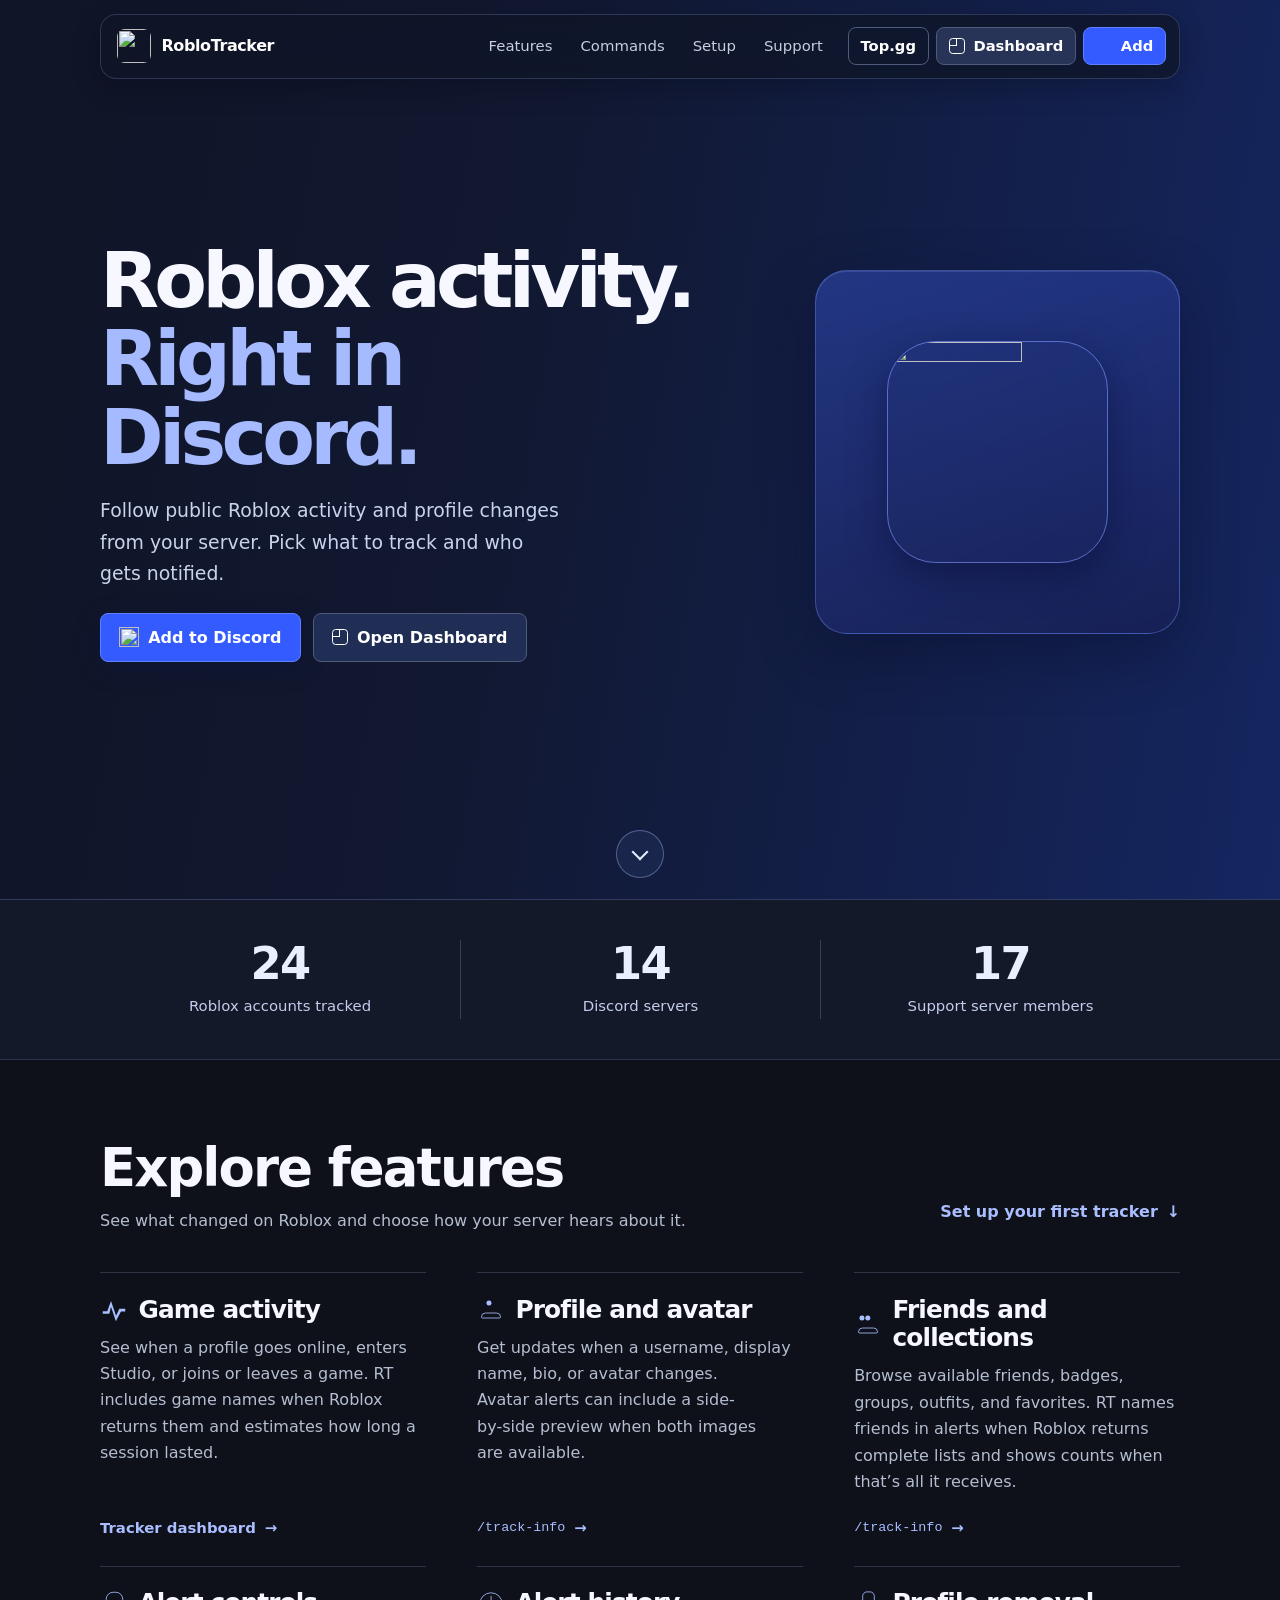
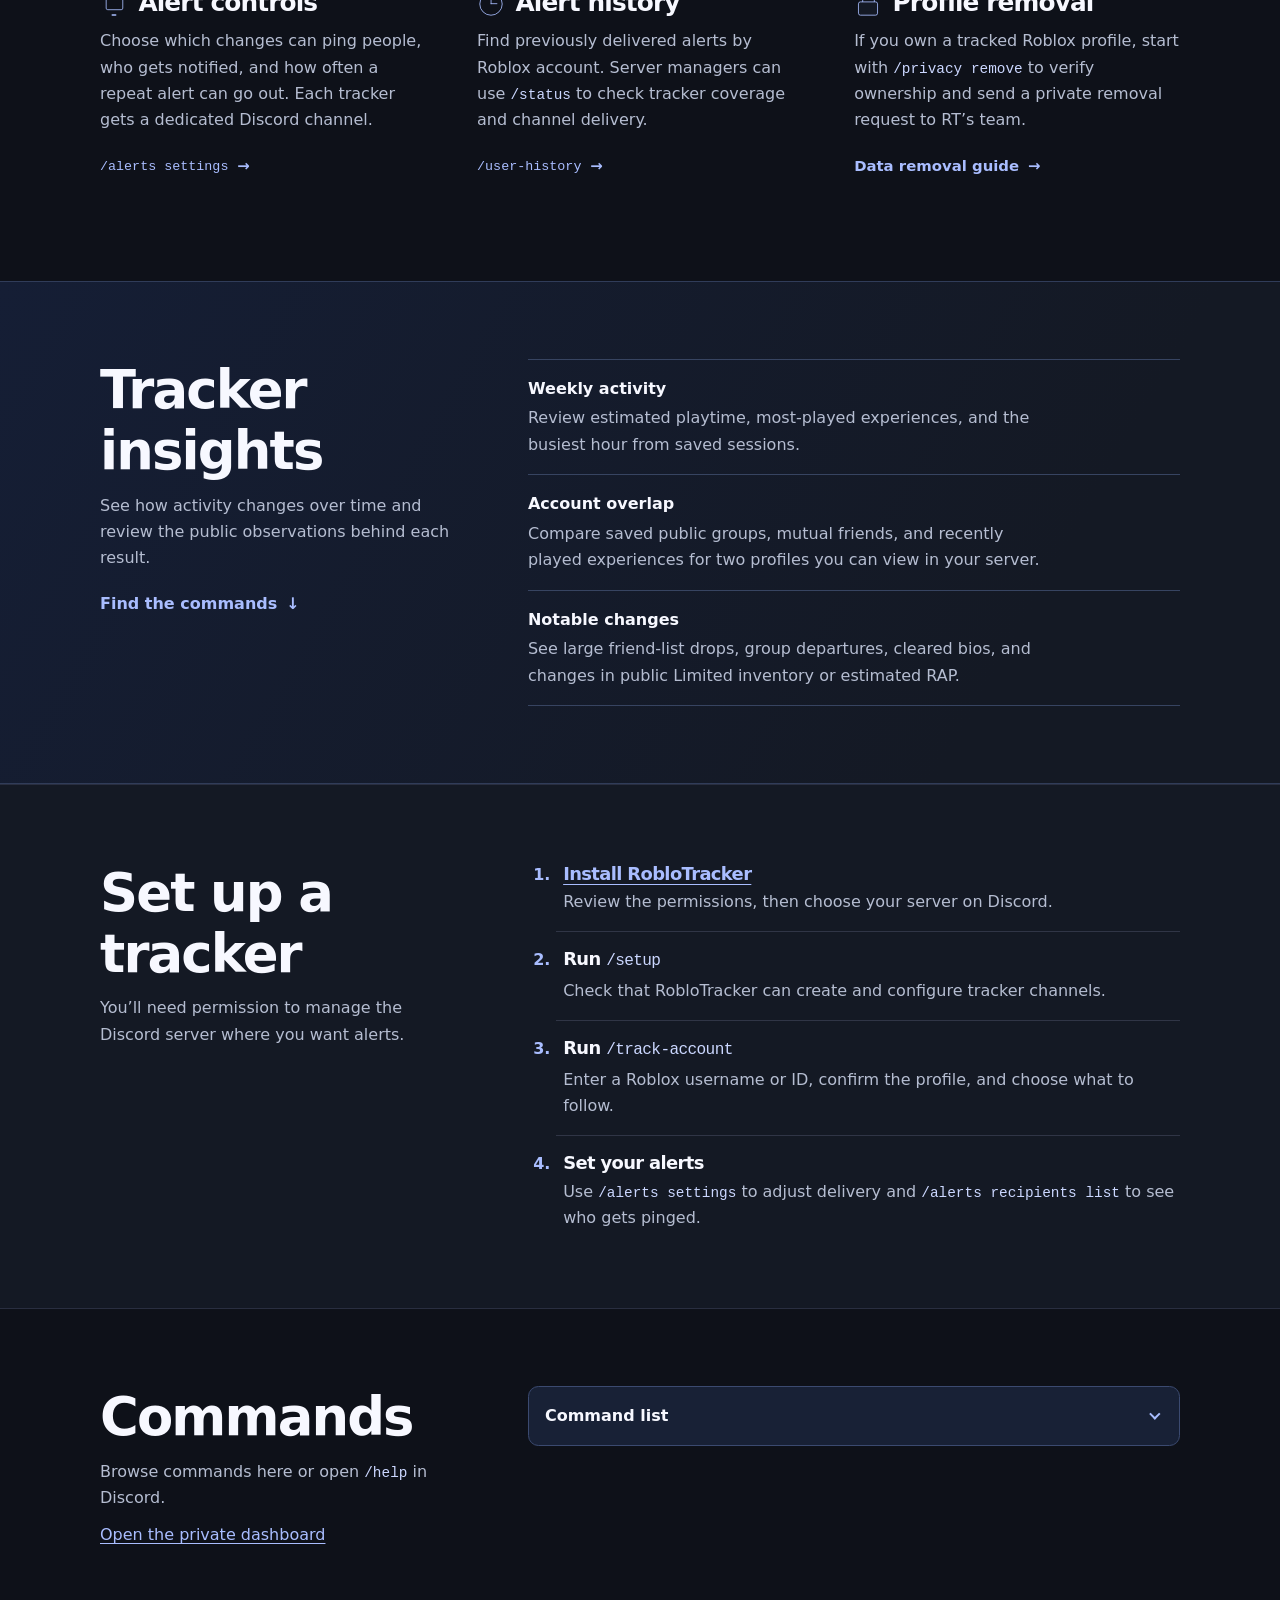
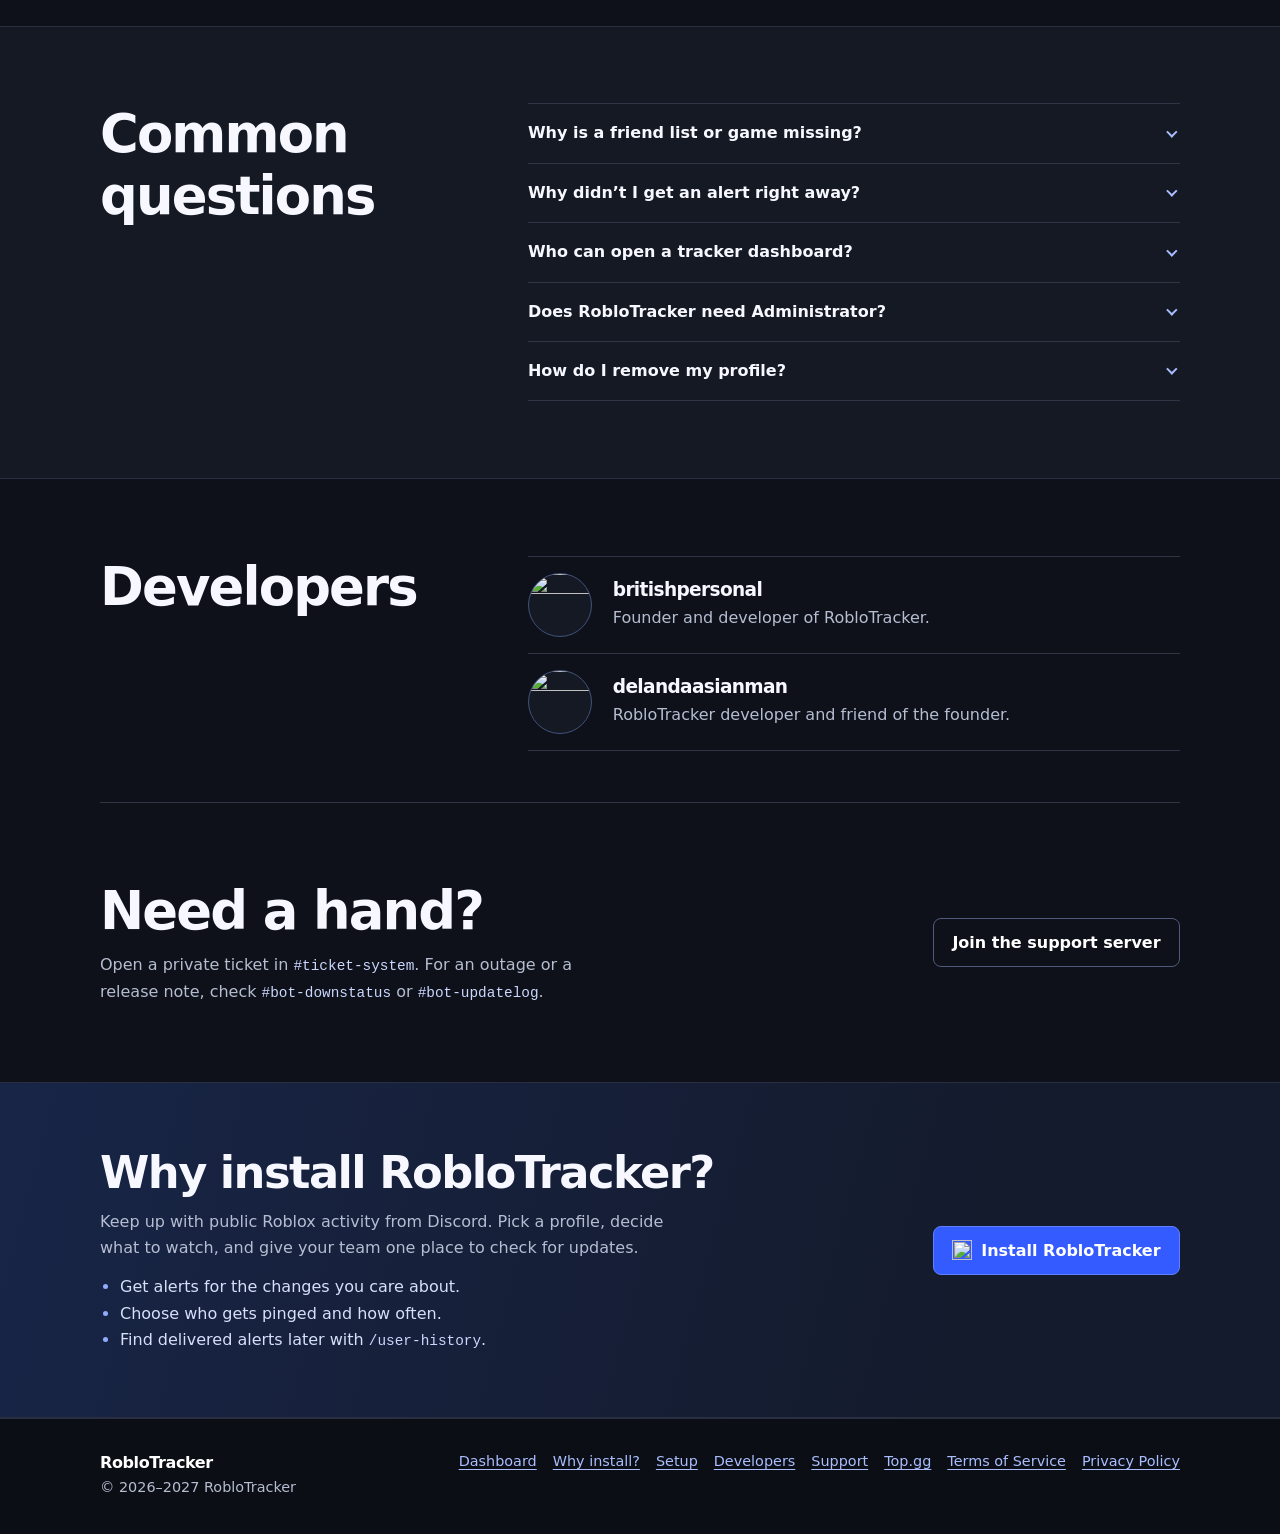
==== commit 2a34a6fc: "Refresh RobloTracker site and connect dashboard entry" ====
--- a/docs/index.html
+++ b/docs/index.html
@@ -10,8 +10,8 @@
   <title>RobloTracker | Roblox alerts for Discord</title>
   <link rel="icon" type="image/webp" href="assets/rt-logo.webp">
   <script src="assets/page-progress.js?v=1" async></script>
-  <link rel="stylesheet" href="assets/site.css?v=command-directory">
-  <script src="assets/site.js?v=command-directory" defer></script>
+  <link rel="stylesheet" href="assets/site.css?v=dashboard-entry">
+  <script src="assets/site.js?v=dashboard-entry" defer></script>
 </head>
 <body class="landing-page">
   <a class="skip" href="#main">Skip to content</a>
@@ -26,6 +26,7 @@
       </nav>
       <div class="nav-actions">
         <a class="button small secondary listing-link" href="https://top.gg/bot/1561527919375814709" aria-label="View RobloTracker on Top.gg">Top.gg</a>
+        <a class="button small secondary dashboard-link" href="dashboard/"><span class="rt-icon icon-grid" aria-hidden="true"></span>Dashboard</a>
         <a class="button small" href="install/" aria-label="Install RobloTracker"><img src="assets/discord.svg" alt="" width="20" height="20">Add</a>
       </div>
     </div>
@@ -34,12 +35,16 @@
 
     <section class="hero" aria-labelledby="hero-title">
       <div class="wrap hero-inner">
-        <img class="hero-logo" src="assets/rt-logo.webp" alt="" width="120" height="120" fetchpriority="high">
-        <h1 id="hero-title">Follow Roblox activity<br><span>from Discord.</span></h1>
-        <p>Get activity and profile updates in a dedicated Discord channel. Decide which changes ping your team.</p>
-        <div class="actions">
-          <a class="button" href="install/" aria-label="Install RobloTracker"><img src="assets/discord.svg" alt="" width="22" height="22">Add</a>
-          <a class="button secondary explore-button" href="#features">Explore features</a>
+        <div class="hero-copy">
+          <h1 id="hero-title">Roblox activity.<br><span>Right in Discord.</span></h1>
+          <p>Follow public Roblox activity and profile changes from your server. Pick what to track and who gets notified.</p>
+          <div class="actions">
+            <a class="button" href="install/"><img src="assets/discord.svg" alt="" width="22" height="22">Add to Discord</a>
+            <a class="button secondary dashboard-link" href="dashboard/"><span class="rt-icon icon-grid" aria-hidden="true"></span>Open Dashboard</a>
+          </div>
+        </div>
+        <div class="hero-mark" aria-hidden="true">
+          <img class="hero-logo" src="assets/rt-logo.webp" alt="" width="240" height="240" fetchpriority="high">
         </div>
       </div>
       <a class="hero-scroll" href="#features" aria-label="Scroll to features"></a>
@@ -65,32 +70,32 @@
       </header>
       <div class="feature-list">
         <section class="feature-row" id="activity" aria-labelledby="activity-title">
-          <h3 id="activity-title">Game activity</h3>
+          <h3 id="activity-title"><span class="rt-icon icon-activity" aria-hidden="true"></span>Game activity</h3>
           <p>See when a profile goes online, enters Studio, or joins or leaves a game. RT includes game names when Roblox returns them and estimates how long a session lasted.</p>
           <a class="feature-link" href="dashboard/">Tracker dashboard<span aria-hidden="true">→</span></a>
         </section>
         <section class="feature-row" id="profile" aria-labelledby="profile-title">
-          <h3 id="profile-title">Profile and avatar</h3>
+          <h3 id="profile-title"><span class="rt-icon icon-profile" aria-hidden="true"></span>Profile and avatar</h3>
           <p>Get updates when a username, display name, bio, or avatar changes. Avatar alerts can include a side-by-side preview when both images are available.</p>
           <a class="feature-link" href="#command-track-info"><code>/track-info</code><span aria-hidden="true">→</span></a>
         </section>
         <section class="feature-row" id="social" aria-labelledby="social-title">
-          <h3 id="social-title">Friends and collections</h3>
+          <h3 id="social-title"><span class="rt-icon icon-friends" aria-hidden="true"></span>Friends and collections</h3>
           <p>Browse available friends, badges, groups, outfits, and favorites. RT names friends in alerts when Roblox returns complete lists and shows counts when that’s all it receives.</p>
           <a class="feature-link" href="#command-track-info"><code>/track-info</code><span aria-hidden="true">→</span></a>
         </section>
         <section class="feature-row" id="delivery" aria-labelledby="delivery-title">
-          <h3 id="delivery-title">Alert controls</h3>
+          <h3 id="delivery-title"><span class="rt-icon icon-bell" aria-hidden="true"></span>Alert controls</h3>
           <p>Choose which changes can ping people, who gets notified, and how often a repeat alert can go out. Each tracker gets a dedicated Discord channel.</p>
           <a class="feature-link" href="#command-alerts"><code>/alerts settings</code><span aria-hidden="true">→</span></a>
         </section>
         <section class="feature-row" id="history" aria-labelledby="history-title">
-          <h3 id="history-title">Alert history</h3>
+          <h3 id="history-title"><span class="rt-icon icon-clock" aria-hidden="true"></span>Alert history</h3>
           <p>Find previously delivered alerts by Roblox account. Server managers can use <code>/status</code> to check tracker coverage and channel delivery.</p>
           <a class="feature-link" href="#command-user-history"><code>/user-history</code><span aria-hidden="true">→</span></a>
         </section>
         <section class="feature-row" id="data-controls" aria-labelledby="data-controls-title">
-          <h3 id="data-controls-title">Profile removal</h3>
+          <h3 id="data-controls-title"><span class="rt-icon icon-lock" aria-hidden="true"></span>Profile removal</h3>
           <p>If you own a tracked Roblox profile, start with <code>/privacy remove</code> to verify ownership and send a private removal request to RT’s team.</p>
           <a class="feature-link" href="privacy.html#requests">Data removal guide<span aria-hidden="true">→</span></a>
         </section>
@@ -139,7 +144,7 @@
           <div><dt><code>/track-account</code></dt><dd>Add a profile by Roblox username or ID.</dd></div>
           <div><dt><code>/tracked-accounts</code></dt><dd>Browse the trackers you have access to.</dd></div>
           <div id="command-track-info"><dt><code>/track-info</code></dt><dd>Browse a profile and its available public data.</dd></div>
-          <div id="command-tracker-dashboard"><dt><code>/tracker-dashboard [code]</code></dt><dd>Open the dashboard or unlock your browser with its code. Browse trackers you can read in this server and see the latest saved activity.</dd></div>
+          <div id="command-tracker-dashboard"><dt><code>/tracker-dashboard [code]</code></dt><dd>Open the private dashboard. Use your Discord account or a one-time browser code, then browse tracker channels you can read.</dd></div>
           <div id="command-user-history"><dt><code>/user-history</code></dt><dd>Read saved alerts for a tracked account.</dd></div>
           <div id="command-insights"><dt><code>/insights weekly</code></dt><dd>See seven days of observed sessions and notable changes.</dd></div>
           <div><dt><code>/insights compare</code></dt><dd>Compare the saved public connections of two trackers.</dd></div>
@@ -159,7 +164,7 @@
         <div class="faq">
           <details><summary>Why is a friend list or game missing?</summary><div class="faq-answer"><p>Roblox sometimes sends only a friend count or a presence status. Your signed-in Roblox view may show details the public API leaves out.</p></div></details>
           <details><summary>Why didn’t I get an alert right away?</summary><div class="faq-answer"><p>The first check gives RobloTracker a starting point. Later alerts depend on Roblox responding, the tracker’s cooldown, and whether RobloTracker can send to the Discord channel.</p></div></details>
-          <details><summary>Who can open a tracker dashboard?</summary><div class="faq-answer"><p>Only people who can view the tracker channel and read its history in Discord. Open the alert button, then use the browser code in that Discord server. Sending someone the link does not give them access.</p></div></details>
+          <details><summary>Who can open a tracker dashboard?</summary><div class="faq-answer"><p>Only people who can view the tracker channel and read its history in Discord. Open the alert button and sign in or use a one-time code from that Discord server. Sending someone the link does not give them access.</p></div></details>
           <details><summary>Does RobloTracker need Administrator?</summary><div class="faq-answer"><p>The install requests specific permissions, including Manage Channels and Manage Roles for tracker setup. Review the channel’s access after setup.</p></div></details>
           <details><summary>How do I remove my profile?</summary><div class="faq-answer"><p>Start with <code>/privacy remove</code> in a server that has RobloTracker or use the <a href="privacy.html#requests">removal guide</a>. For help or to report misuse, open a private support ticket.</p></div></details>
         </div>
@@ -214,6 +219,7 @@
     <div class="wrap foot">
       <div><a class="brand" href="./">RobloTracker</a><p>© 2026–2027 RobloTracker</p></div>
       <nav aria-label="Footer navigation">
+        <a href="dashboard/">Dashboard</a>
         <a href="#why-install">Why install?</a>
         <a href="#setup">Setup</a>
         <a href="#developers">Developers</a>
--- a/docs/assets/site.css
+++ b/docs/assets/site.css
@@ -104,6 +104,48 @@
 .button img { width: 1.25rem; height: 1.25rem; flex: none; }
 .button.small { min-height: 38px; padding: .45rem .75rem; font-size: .92rem; }
 .button.small img { width: 1rem; height: 1rem; }
+
+.rt-icon {
+  display: inline-block;
+  position: relative;
+  flex: 0 0 1rem;
+  width: 1rem;
+  height: 1rem;
+  color: currentColor;
+}
+.rt-icon::before, .rt-icon::after { content: ""; position: absolute; }
+.icon-grid::before { inset: 0; border: 1.5px solid currentColor; border-radius: .23rem; }
+.icon-grid::after { inset: 0 50% 50% 0; border-right: 1.5px solid currentColor; border-bottom: 1.5px solid currentColor; }
+.icon-server::before { inset: 0 0 auto; height: .4rem; border: 1.5px solid currentColor; border-radius: .15rem; }
+.icon-server::after { inset: auto 0 0; height: .4rem; border: 1.5px solid currentColor; border-radius: .15rem; }
+.icon-activity::before {
+  inset: 0;
+  background: currentColor;
+  clip-path: polygon(0 55%, 21% 55%, 37% 11%, 59% 75%, 73% 45%, 100% 45%, 100% 56%, 80% 56%, 58% 98%, 37% 36%, 30% 66%, 0 66%);
+}
+.icon-profile::before, .icon-friends::before { inset: 0 auto auto 33%; width: .35rem; height: .35rem; border-radius: 50%; background: currentColor; }
+.icon-profile::after, .icon-friends::after { inset: auto 7% 4%; height: .45rem; border: 1.5px solid currentColor; border-radius: .45rem .45rem .15rem .15rem; }
+.icon-friends::before { left: 16%; box-shadow: .44rem 0 currentColor; }
+.icon-bell::before { inset: 0 13% 22%; border: 1.5px solid currentColor; border-radius: .55rem .55rem .15rem .15rem; }
+.icon-bell::after { inset: auto 40% 0; height: .12rem; background: currentColor; border-radius: .15rem; }
+.icon-clock::before { inset: 0; border: 1.5px solid currentColor; border-radius: 50%; }
+.icon-clock::after { inset: 20% 26% 45% 47%; border-left: 1.5px solid currentColor; border-bottom: 1.5px solid currentColor; }
+.icon-lock::before { inset: 0 23% 38%; border: 1.5px solid currentColor; border-radius: .35rem .35rem 0 0; }
+.icon-lock::after { inset: 38% 7% 0; border: 1.5px solid currentColor; border-radius: .18rem; background: var(--surface); }
+
+.dashboard-link { white-space: nowrap; }
+.nav-actions .dashboard-link { background: #273357; }
+.nav-actions .dashboard-link:hover { background: #364981; }
+.install-intro .install-dashboard-note {
+  max-width: 38rem;
+  margin-inline: auto;
+  padding: .65rem .85rem;
+  border: 1px solid #42568c;
+  border-radius: .6rem;
+  background: #141c33;
+  color: #dee7ff;
+  font-size: .92rem;
+}
 
 .hero {
   position: relative;
@@ -547,3 +589,55 @@
 @media (max-width: 670px) {
   .install-reasons-inner { grid-template-columns: 1fr; }
 }
+
+/* Landing page and dashboard share the same RT palette and icons. */
+.landing-page .hero { text-align: left; background: #11182d; }
+.landing-page .hero::before {
+  background:
+    linear-gradient(100deg, #101528 7%, #111831e8 40%, #172e7fa0 100%),
+    linear-gradient(0deg, #11182d, transparent 60%),
+    url("rt-wallpaper.webp") center / cover;
+}
+.landing-page .hero-inner {
+  display: grid;
+  grid-template-columns: minmax(0, 1.4fr) minmax(0, .8fr);
+  align-items: center;
+  gap: clamp(2rem, 6vw, 6rem);
+}
+.landing-page .hero h1 { font-size: clamp(2.65rem, 6vw, 5.1rem); }
+.landing-page .hero p { margin-inline: 0; }
+.landing-page .hero .actions { justify-content: flex-start; }
+.landing-page .hero .dashboard-link { background: #202e55; }
+.landing-page .hero .dashboard-link:hover { background: #30477e; }
+.hero-mark {
+  display: grid;
+  place-items: center;
+  aspect-ratio: 1;
+  border: 1px solid #7593ff63;
+  border-radius: 2rem;
+  background: linear-gradient(155deg, #4267ff58, #181f54ad);
+  box-shadow: 0 20px 55px #090f2e75, inset 0 1px #bbcbff24;
+}
+.landing-page .hero-mark .hero-logo { width: 61%; margin: 0; box-shadow: 0 14px 36px #070d3780; }
+.feature-row h3 { display: flex; align-items: center; gap: .65rem; text-wrap: initial; }
+.feature-row h3 .rt-icon {
+  flex-basis: 1.75rem;
+  width: 1.75rem;
+  height: 1.75rem;
+  color: #a9beff;
+}
+.feature-row h3 .rt-icon::before, .feature-row h3 .rt-icon::after { transform: scale(.83); }
+.feature-row h3 .icon-profile::before, .feature-row h3 .icon-friends::before { top: .28rem; }
+.feature-row h3 .icon-profile::after, .feature-row h3 .icon-friends::after { bottom: .28rem; }
+.feature-row h3 .icon-bell::after { bottom: .12rem; }
+
+@media (max-width: 880px) {
+  .landing-page .nav-actions .listing-link { display: none; }
+}
+@media (max-width: 670px) {
+  .landing-page .hero-inner { grid-template-columns: 1fr; gap: 1.1rem; text-align: center; }
+  .hero-copy { grid-row: 2; }
+  .hero-mark { width: 5.6rem; border-radius: 1.15rem; margin-inline: auto; }
+  .landing-page .hero p { margin-inline: auto; }
+  .landing-page .hero .actions { justify-content: center; }
+}
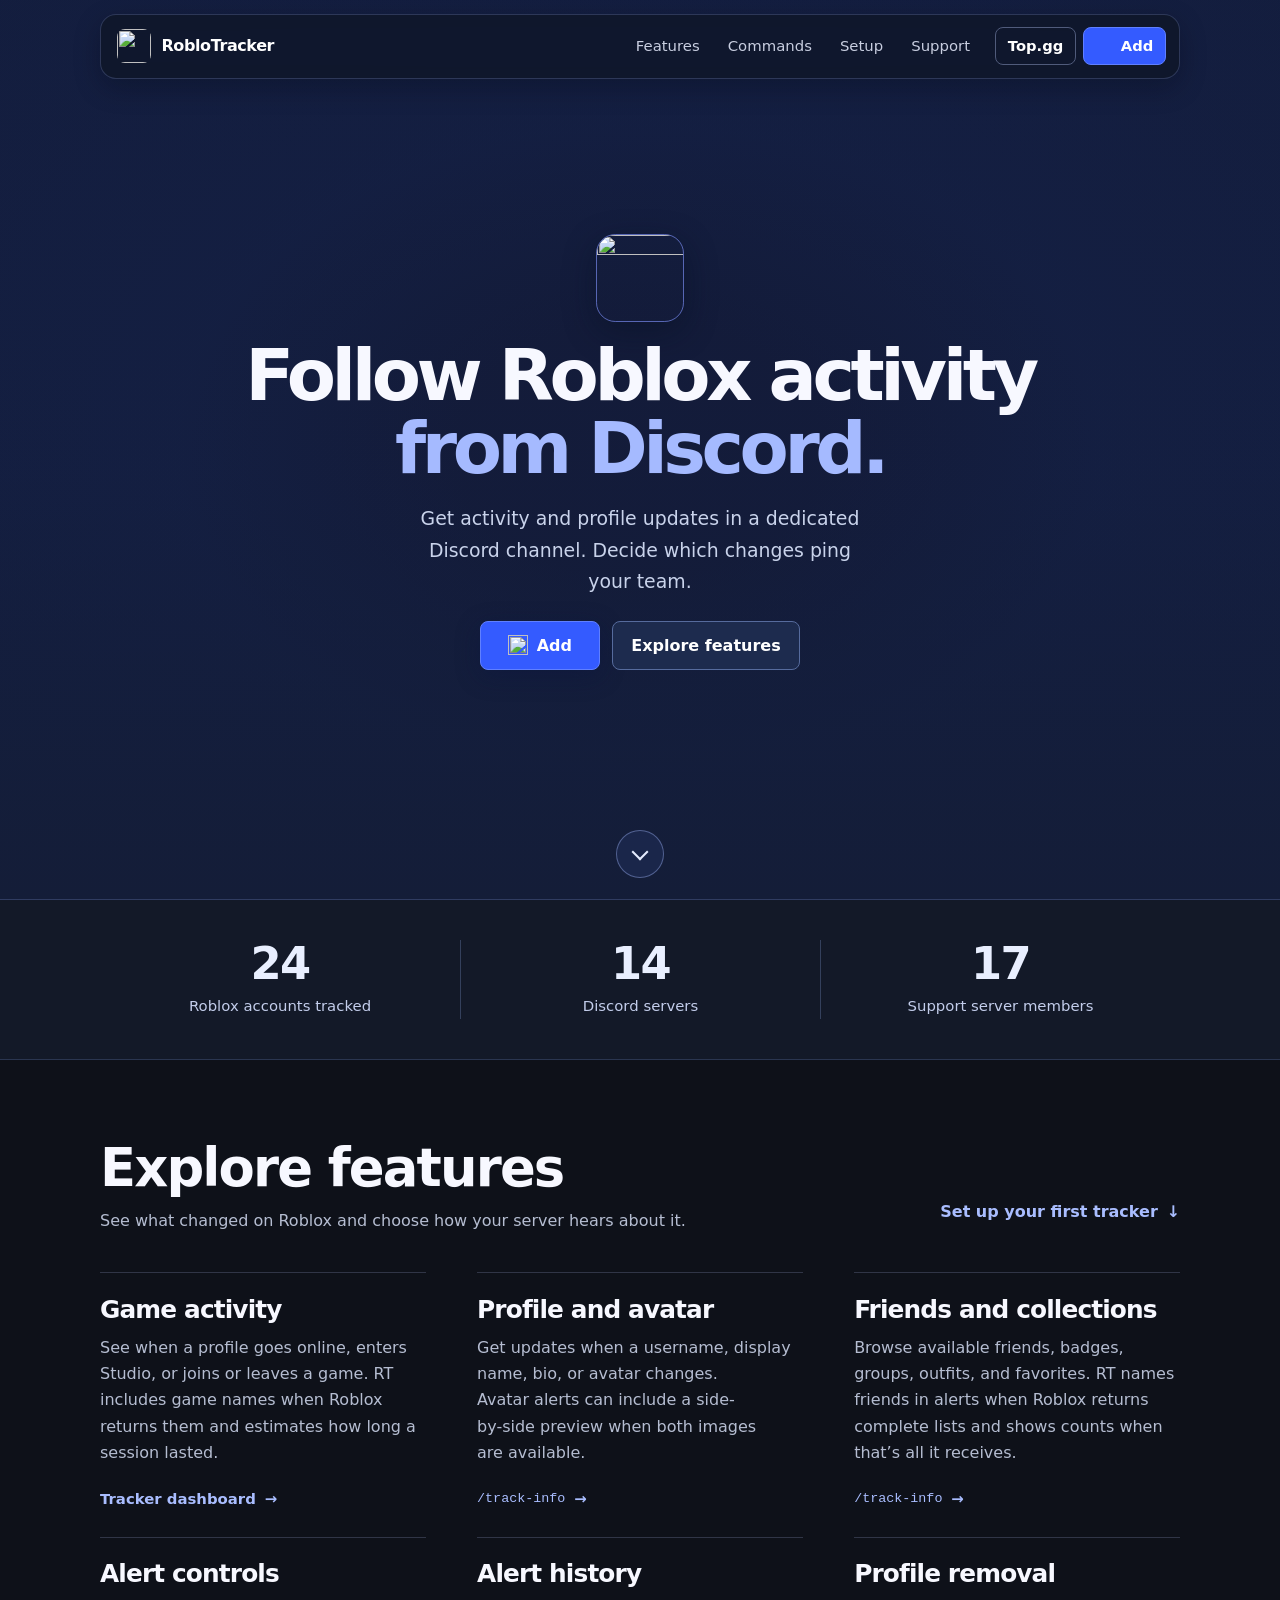
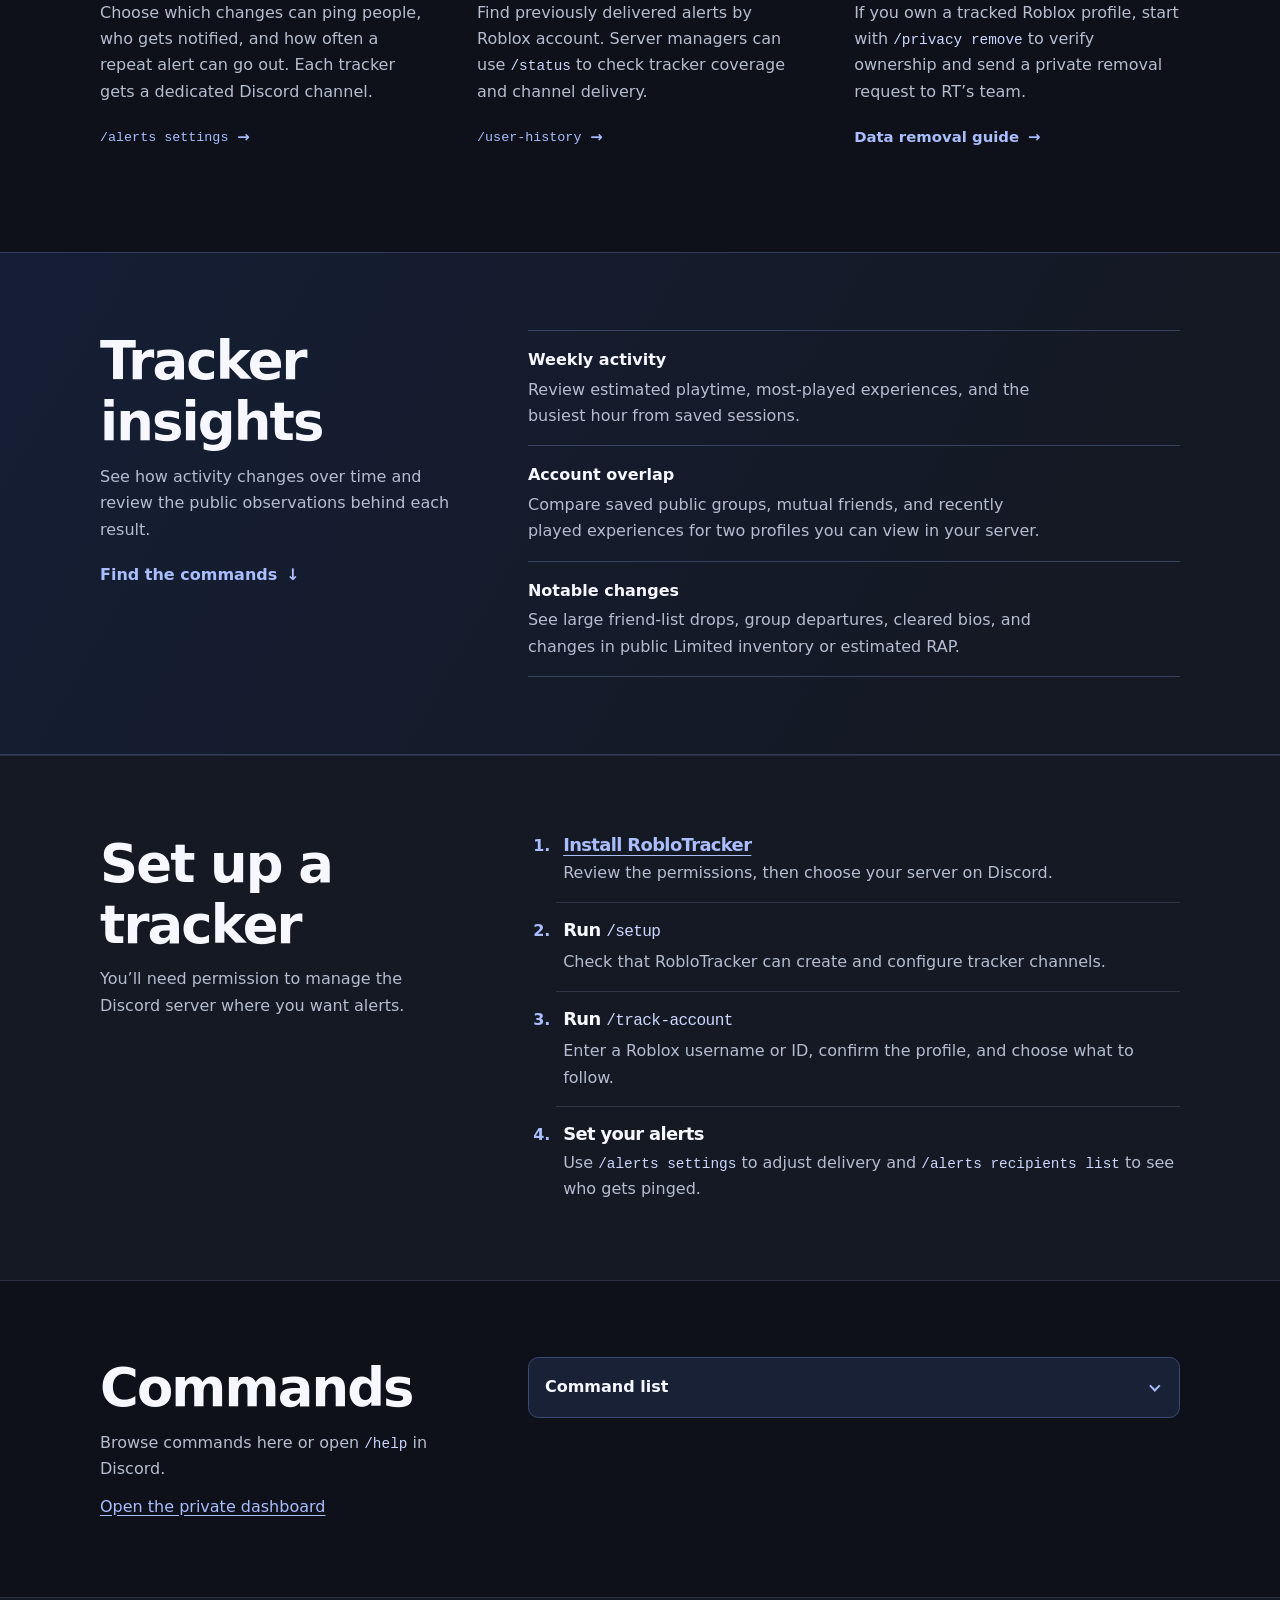
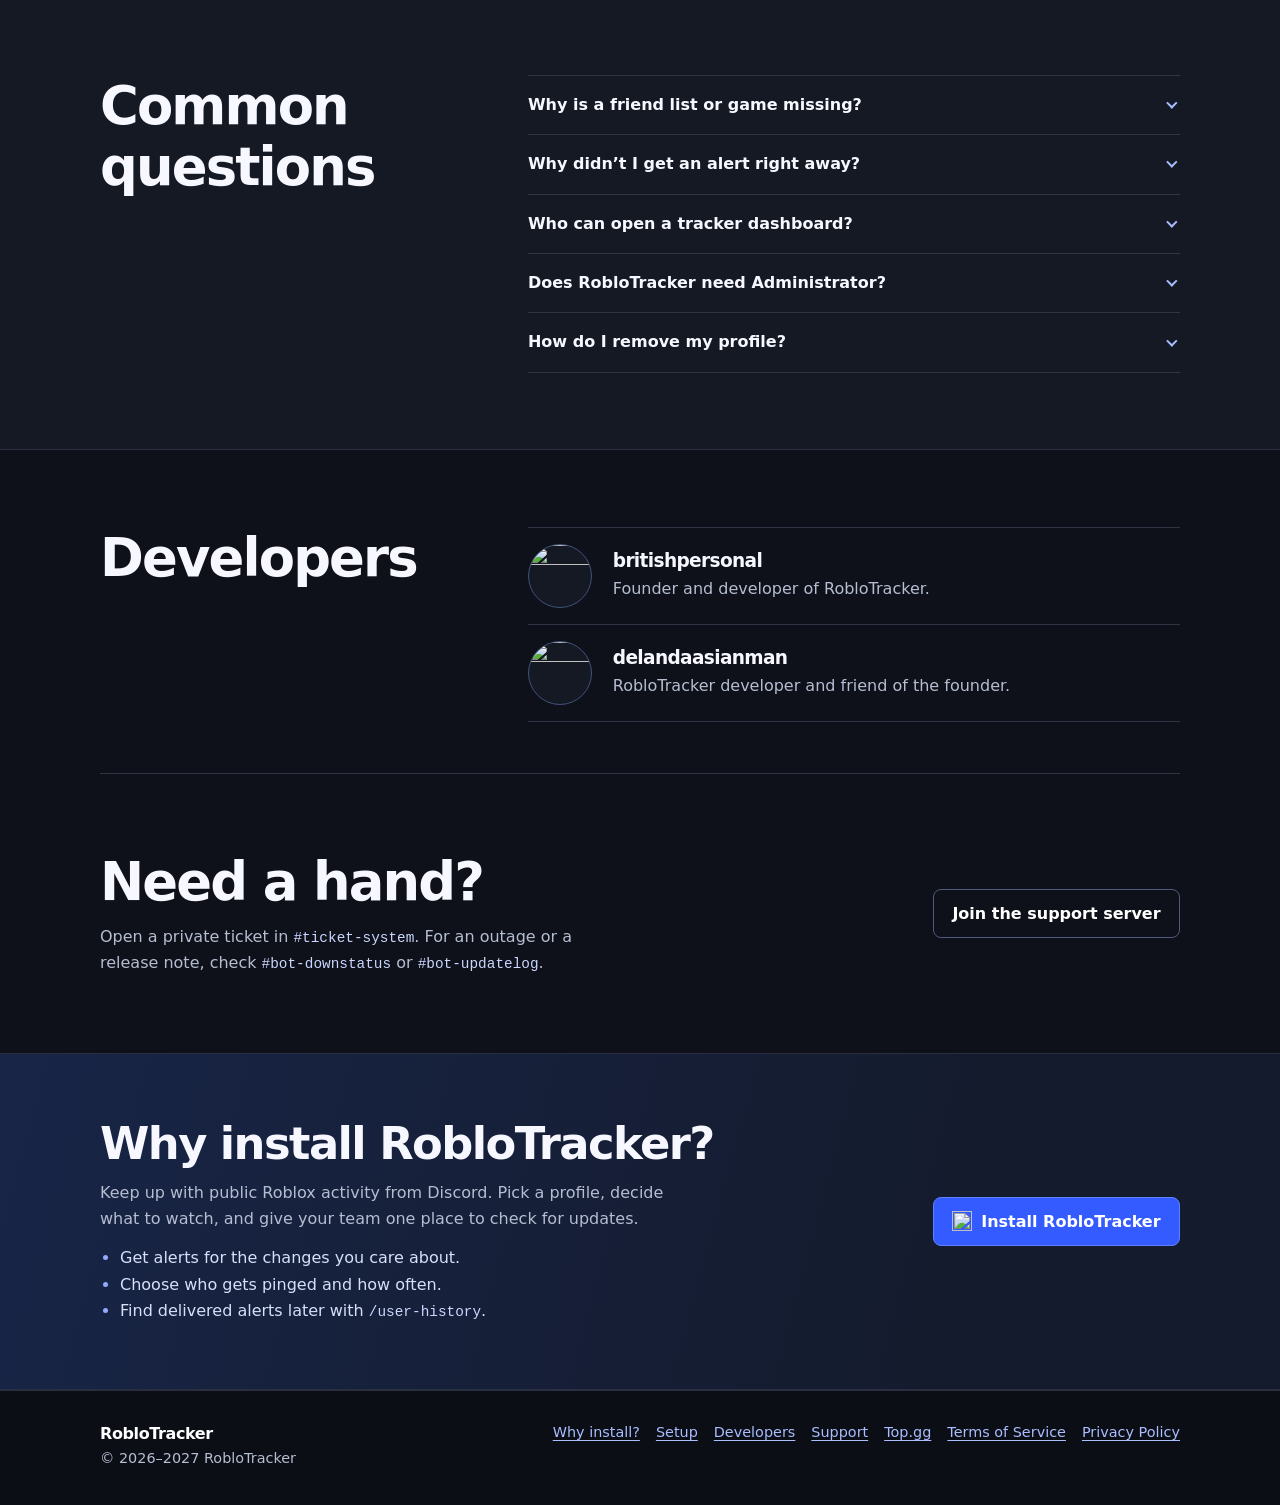
==== commit d8978902: "Revert "Refresh RobloTracker site and connect dashboard entry" This reverts commit 2a34a6fc30524a58e" ====
--- a/docs/index.html
+++ b/docs/index.html
@@ -10,8 +10,8 @@
   <title>RobloTracker | Roblox alerts for Discord</title>
   <link rel="icon" type="image/webp" href="assets/rt-logo.webp">
   <script src="assets/page-progress.js?v=1" async></script>
-  <link rel="stylesheet" href="assets/site.css?v=dashboard-entry">
-  <script src="assets/site.js?v=dashboard-entry" defer></script>
+  <link rel="stylesheet" href="assets/site.css?v=command-directory">
+  <script src="assets/site.js?v=command-directory" defer></script>
 </head>
 <body class="landing-page">
   <a class="skip" href="#main">Skip to content</a>
@@ -26,7 +26,6 @@
       </nav>
       <div class="nav-actions">
         <a class="button small secondary listing-link" href="https://top.gg/bot/1561527919375814709" aria-label="View RobloTracker on Top.gg">Top.gg</a>
-        <a class="button small secondary dashboard-link" href="dashboard/"><span class="rt-icon icon-grid" aria-hidden="true"></span>Dashboard</a>
         <a class="button small" href="install/" aria-label="Install RobloTracker"><img src="assets/discord.svg" alt="" width="20" height="20">Add</a>
       </div>
     </div>
@@ -35,16 +34,12 @@
 
     <section class="hero" aria-labelledby="hero-title">
       <div class="wrap hero-inner">
-        <div class="hero-copy">
-          <h1 id="hero-title">Roblox activity.<br><span>Right in Discord.</span></h1>
-          <p>Follow public Roblox activity and profile changes from your server. Pick what to track and who gets notified.</p>
-          <div class="actions">
-            <a class="button" href="install/"><img src="assets/discord.svg" alt="" width="22" height="22">Add to Discord</a>
-            <a class="button secondary dashboard-link" href="dashboard/"><span class="rt-icon icon-grid" aria-hidden="true"></span>Open Dashboard</a>
-          </div>
-        </div>
-        <div class="hero-mark" aria-hidden="true">
-          <img class="hero-logo" src="assets/rt-logo.webp" alt="" width="240" height="240" fetchpriority="high">
+        <img class="hero-logo" src="assets/rt-logo.webp" alt="" width="120" height="120" fetchpriority="high">
+        <h1 id="hero-title">Follow Roblox activity<br><span>from Discord.</span></h1>
+        <p>Get activity and profile updates in a dedicated Discord channel. Decide which changes ping your team.</p>
+        <div class="actions">
+          <a class="button" href="install/" aria-label="Install RobloTracker"><img src="assets/discord.svg" alt="" width="22" height="22">Add</a>
+          <a class="button secondary explore-button" href="#features">Explore features</a>
         </div>
       </div>
       <a class="hero-scroll" href="#features" aria-label="Scroll to features"></a>
@@ -70,32 +65,32 @@
       </header>
       <div class="feature-list">
         <section class="feature-row" id="activity" aria-labelledby="activity-title">
-          <h3 id="activity-title"><span class="rt-icon icon-activity" aria-hidden="true"></span>Game activity</h3>
+          <h3 id="activity-title">Game activity</h3>
           <p>See when a profile goes online, enters Studio, or joins or leaves a game. RT includes game names when Roblox returns them and estimates how long a session lasted.</p>
           <a class="feature-link" href="dashboard/">Tracker dashboard<span aria-hidden="true">→</span></a>
         </section>
         <section class="feature-row" id="profile" aria-labelledby="profile-title">
-          <h3 id="profile-title"><span class="rt-icon icon-profile" aria-hidden="true"></span>Profile and avatar</h3>
+          <h3 id="profile-title">Profile and avatar</h3>
           <p>Get updates when a username, display name, bio, or avatar changes. Avatar alerts can include a side-by-side preview when both images are available.</p>
           <a class="feature-link" href="#command-track-info"><code>/track-info</code><span aria-hidden="true">→</span></a>
         </section>
         <section class="feature-row" id="social" aria-labelledby="social-title">
-          <h3 id="social-title"><span class="rt-icon icon-friends" aria-hidden="true"></span>Friends and collections</h3>
+          <h3 id="social-title">Friends and collections</h3>
           <p>Browse available friends, badges, groups, outfits, and favorites. RT names friends in alerts when Roblox returns complete lists and shows counts when that’s all it receives.</p>
           <a class="feature-link" href="#command-track-info"><code>/track-info</code><span aria-hidden="true">→</span></a>
         </section>
         <section class="feature-row" id="delivery" aria-labelledby="delivery-title">
-          <h3 id="delivery-title"><span class="rt-icon icon-bell" aria-hidden="true"></span>Alert controls</h3>
+          <h3 id="delivery-title">Alert controls</h3>
           <p>Choose which changes can ping people, who gets notified, and how often a repeat alert can go out. Each tracker gets a dedicated Discord channel.</p>
           <a class="feature-link" href="#command-alerts"><code>/alerts settings</code><span aria-hidden="true">→</span></a>
         </section>
         <section class="feature-row" id="history" aria-labelledby="history-title">
-          <h3 id="history-title"><span class="rt-icon icon-clock" aria-hidden="true"></span>Alert history</h3>
+          <h3 id="history-title">Alert history</h3>
           <p>Find previously delivered alerts by Roblox account. Server managers can use <code>/status</code> to check tracker coverage and channel delivery.</p>
           <a class="feature-link" href="#command-user-history"><code>/user-history</code><span aria-hidden="true">→</span></a>
         </section>
         <section class="feature-row" id="data-controls" aria-labelledby="data-controls-title">
-          <h3 id="data-controls-title"><span class="rt-icon icon-lock" aria-hidden="true"></span>Profile removal</h3>
+          <h3 id="data-controls-title">Profile removal</h3>
           <p>If you own a tracked Roblox profile, start with <code>/privacy remove</code> to verify ownership and send a private removal request to RT’s team.</p>
           <a class="feature-link" href="privacy.html#requests">Data removal guide<span aria-hidden="true">→</span></a>
         </section>
@@ -219,7 +214,6 @@
     <div class="wrap foot">
       <div><a class="brand" href="./">RobloTracker</a><p>© 2026–2027 RobloTracker</p></div>
       <nav aria-label="Footer navigation">
-        <a href="dashboard/">Dashboard</a>
         <a href="#why-install">Why install?</a>
         <a href="#setup">Setup</a>
         <a href="#developers">Developers</a>
--- a/docs/assets/site.css
+++ b/docs/assets/site.css
@@ -104,48 +104,6 @@
 .button img { width: 1.25rem; height: 1.25rem; flex: none; }
 .button.small { min-height: 38px; padding: .45rem .75rem; font-size: .92rem; }
 .button.small img { width: 1rem; height: 1rem; }
-
-.rt-icon {
-  display: inline-block;
-  position: relative;
-  flex: 0 0 1rem;
-  width: 1rem;
-  height: 1rem;
-  color: currentColor;
-}
-.rt-icon::before, .rt-icon::after { content: ""; position: absolute; }
-.icon-grid::before { inset: 0; border: 1.5px solid currentColor; border-radius: .23rem; }
-.icon-grid::after { inset: 0 50% 50% 0; border-right: 1.5px solid currentColor; border-bottom: 1.5px solid currentColor; }
-.icon-server::before { inset: 0 0 auto; height: .4rem; border: 1.5px solid currentColor; border-radius: .15rem; }
-.icon-server::after { inset: auto 0 0; height: .4rem; border: 1.5px solid currentColor; border-radius: .15rem; }
-.icon-activity::before {
-  inset: 0;
-  background: currentColor;
-  clip-path: polygon(0 55%, 21% 55%, 37% 11%, 59% 75%, 73% 45%, 100% 45%, 100% 56%, 80% 56%, 58% 98%, 37% 36%, 30% 66%, 0 66%);
-}
-.icon-profile::before, .icon-friends::before { inset: 0 auto auto 33%; width: .35rem; height: .35rem; border-radius: 50%; background: currentColor; }
-.icon-profile::after, .icon-friends::after { inset: auto 7% 4%; height: .45rem; border: 1.5px solid currentColor; border-radius: .45rem .45rem .15rem .15rem; }
-.icon-friends::before { left: 16%; box-shadow: .44rem 0 currentColor; }
-.icon-bell::before { inset: 0 13% 22%; border: 1.5px solid currentColor; border-radius: .55rem .55rem .15rem .15rem; }
-.icon-bell::after { inset: auto 40% 0; height: .12rem; background: currentColor; border-radius: .15rem; }
-.icon-clock::before { inset: 0; border: 1.5px solid currentColor; border-radius: 50%; }
-.icon-clock::after { inset: 20% 26% 45% 47%; border-left: 1.5px solid currentColor; border-bottom: 1.5px solid currentColor; }
-.icon-lock::before { inset: 0 23% 38%; border: 1.5px solid currentColor; border-radius: .35rem .35rem 0 0; }
-.icon-lock::after { inset: 38% 7% 0; border: 1.5px solid currentColor; border-radius: .18rem; background: var(--surface); }
-
-.dashboard-link { white-space: nowrap; }
-.nav-actions .dashboard-link { background: #273357; }
-.nav-actions .dashboard-link:hover { background: #364981; }
-.install-intro .install-dashboard-note {
-  max-width: 38rem;
-  margin-inline: auto;
-  padding: .65rem .85rem;
-  border: 1px solid #42568c;
-  border-radius: .6rem;
-  background: #141c33;
-  color: #dee7ff;
-  font-size: .92rem;
-}
 
 .hero {
   position: relative;
@@ -589,55 +547,3 @@
 @media (max-width: 670px) {
   .install-reasons-inner { grid-template-columns: 1fr; }
 }
-
-/* Landing page and dashboard share the same RT palette and icons. */
-.landing-page .hero { text-align: left; background: #11182d; }
-.landing-page .hero::before {
-  background:
-    linear-gradient(100deg, #101528 7%, #111831e8 40%, #172e7fa0 100%),
-    linear-gradient(0deg, #11182d, transparent 60%),
-    url("rt-wallpaper.webp") center / cover;
-}
-.landing-page .hero-inner {
-  display: grid;
-  grid-template-columns: minmax(0, 1.4fr) minmax(0, .8fr);
-  align-items: center;
-  gap: clamp(2rem, 6vw, 6rem);
-}
-.landing-page .hero h1 { font-size: clamp(2.65rem, 6vw, 5.1rem); }
-.landing-page .hero p { margin-inline: 0; }
-.landing-page .hero .actions { justify-content: flex-start; }
-.landing-page .hero .dashboard-link { background: #202e55; }
-.landing-page .hero .dashboard-link:hover { background: #30477e; }
-.hero-mark {
-  display: grid;
-  place-items: center;
-  aspect-ratio: 1;
-  border: 1px solid #7593ff63;
-  border-radius: 2rem;
-  background: linear-gradient(155deg, #4267ff58, #181f54ad);
-  box-shadow: 0 20px 55px #090f2e75, inset 0 1px #bbcbff24;
-}
-.landing-page .hero-mark .hero-logo { width: 61%; margin: 0; box-shadow: 0 14px 36px #070d3780; }
-.feature-row h3 { display: flex; align-items: center; gap: .65rem; text-wrap: initial; }
-.feature-row h3 .rt-icon {
-  flex-basis: 1.75rem;
-  width: 1.75rem;
-  height: 1.75rem;
-  color: #a9beff;
-}
-.feature-row h3 .rt-icon::before, .feature-row h3 .rt-icon::after { transform: scale(.83); }
-.feature-row h3 .icon-profile::before, .feature-row h3 .icon-friends::before { top: .28rem; }
-.feature-row h3 .icon-profile::after, .feature-row h3 .icon-friends::after { bottom: .28rem; }
-.feature-row h3 .icon-bell::after { bottom: .12rem; }
-
-@media (max-width: 880px) {
-  .landing-page .nav-actions .listing-link { display: none; }
-}
-@media (max-width: 670px) {
-  .landing-page .hero-inner { grid-template-columns: 1fr; gap: 1.1rem; text-align: center; }
-  .hero-copy { grid-row: 2; }
-  .hero-mark { width: 5.6rem; border-radius: 1.15rem; margin-inline: auto; }
-  .landing-page .hero p { margin-inline: auto; }
-  .landing-page .hero .actions { justify-content: center; }
-}
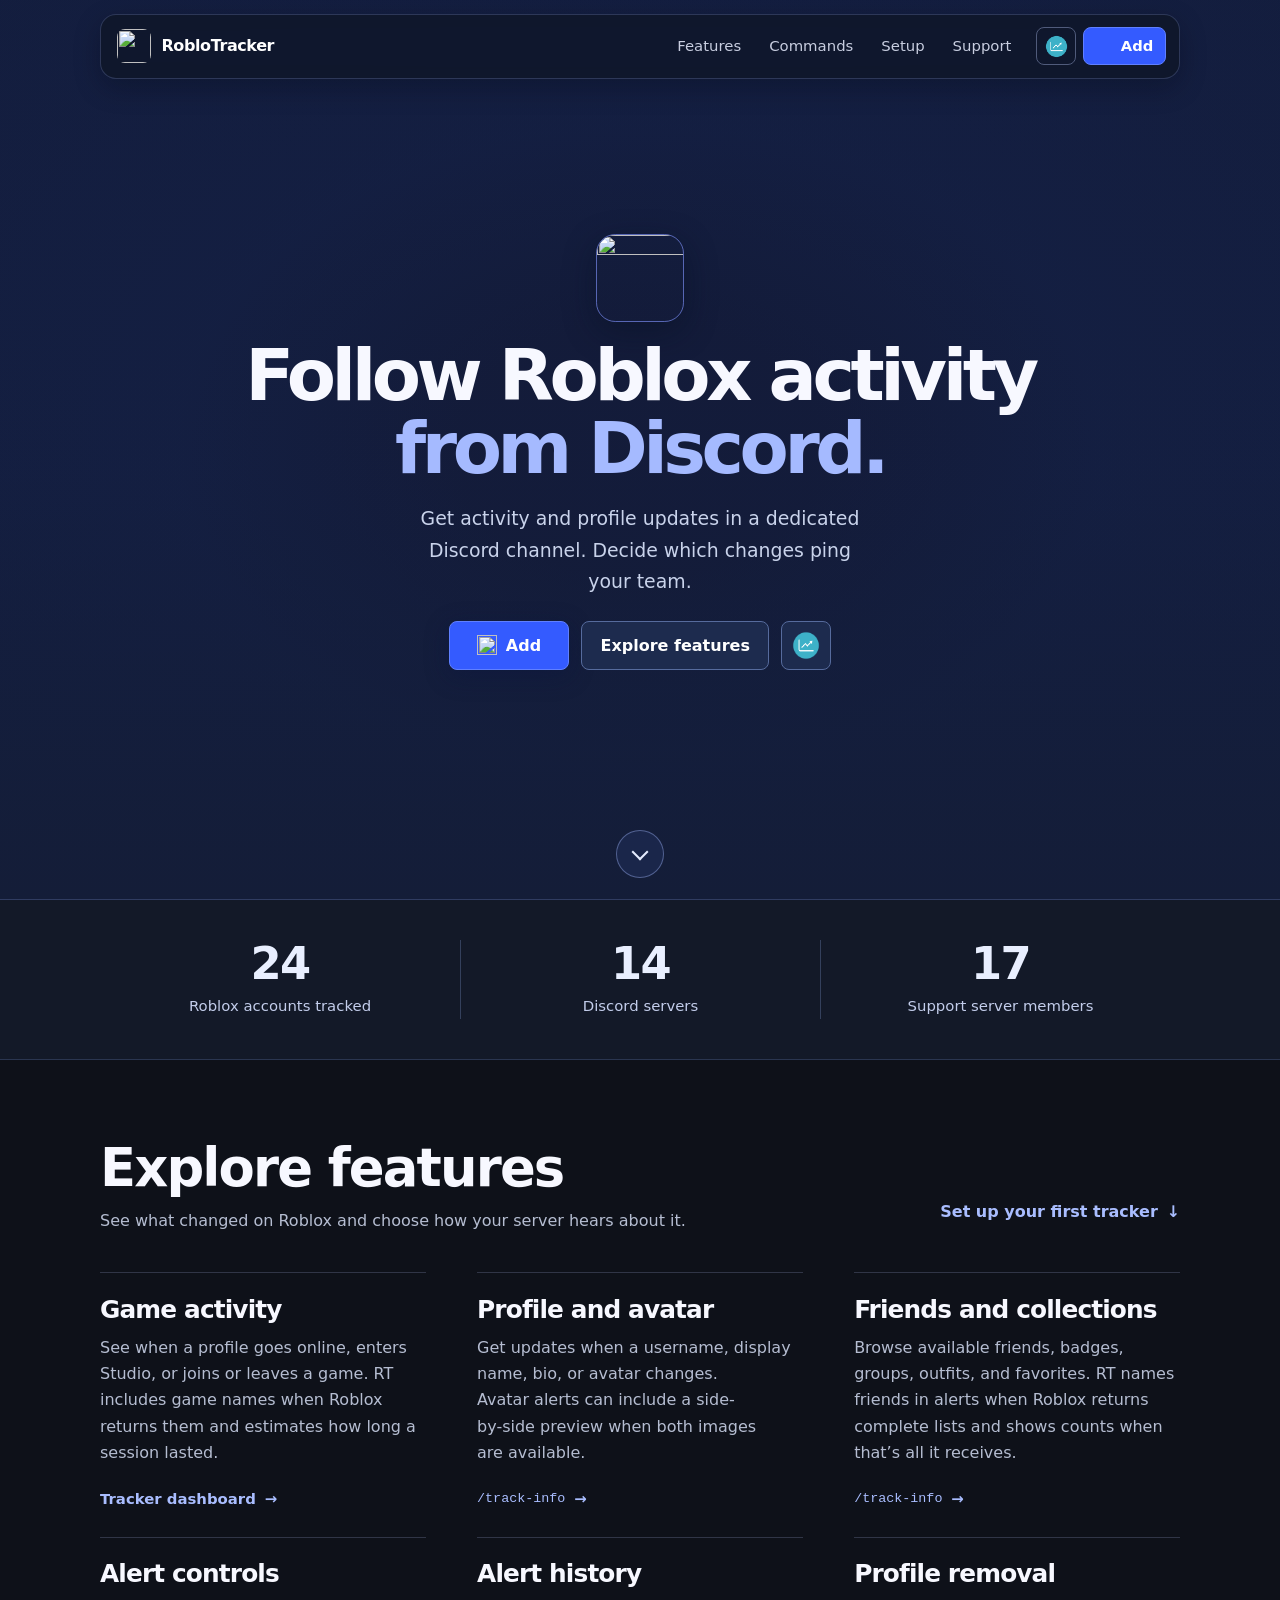
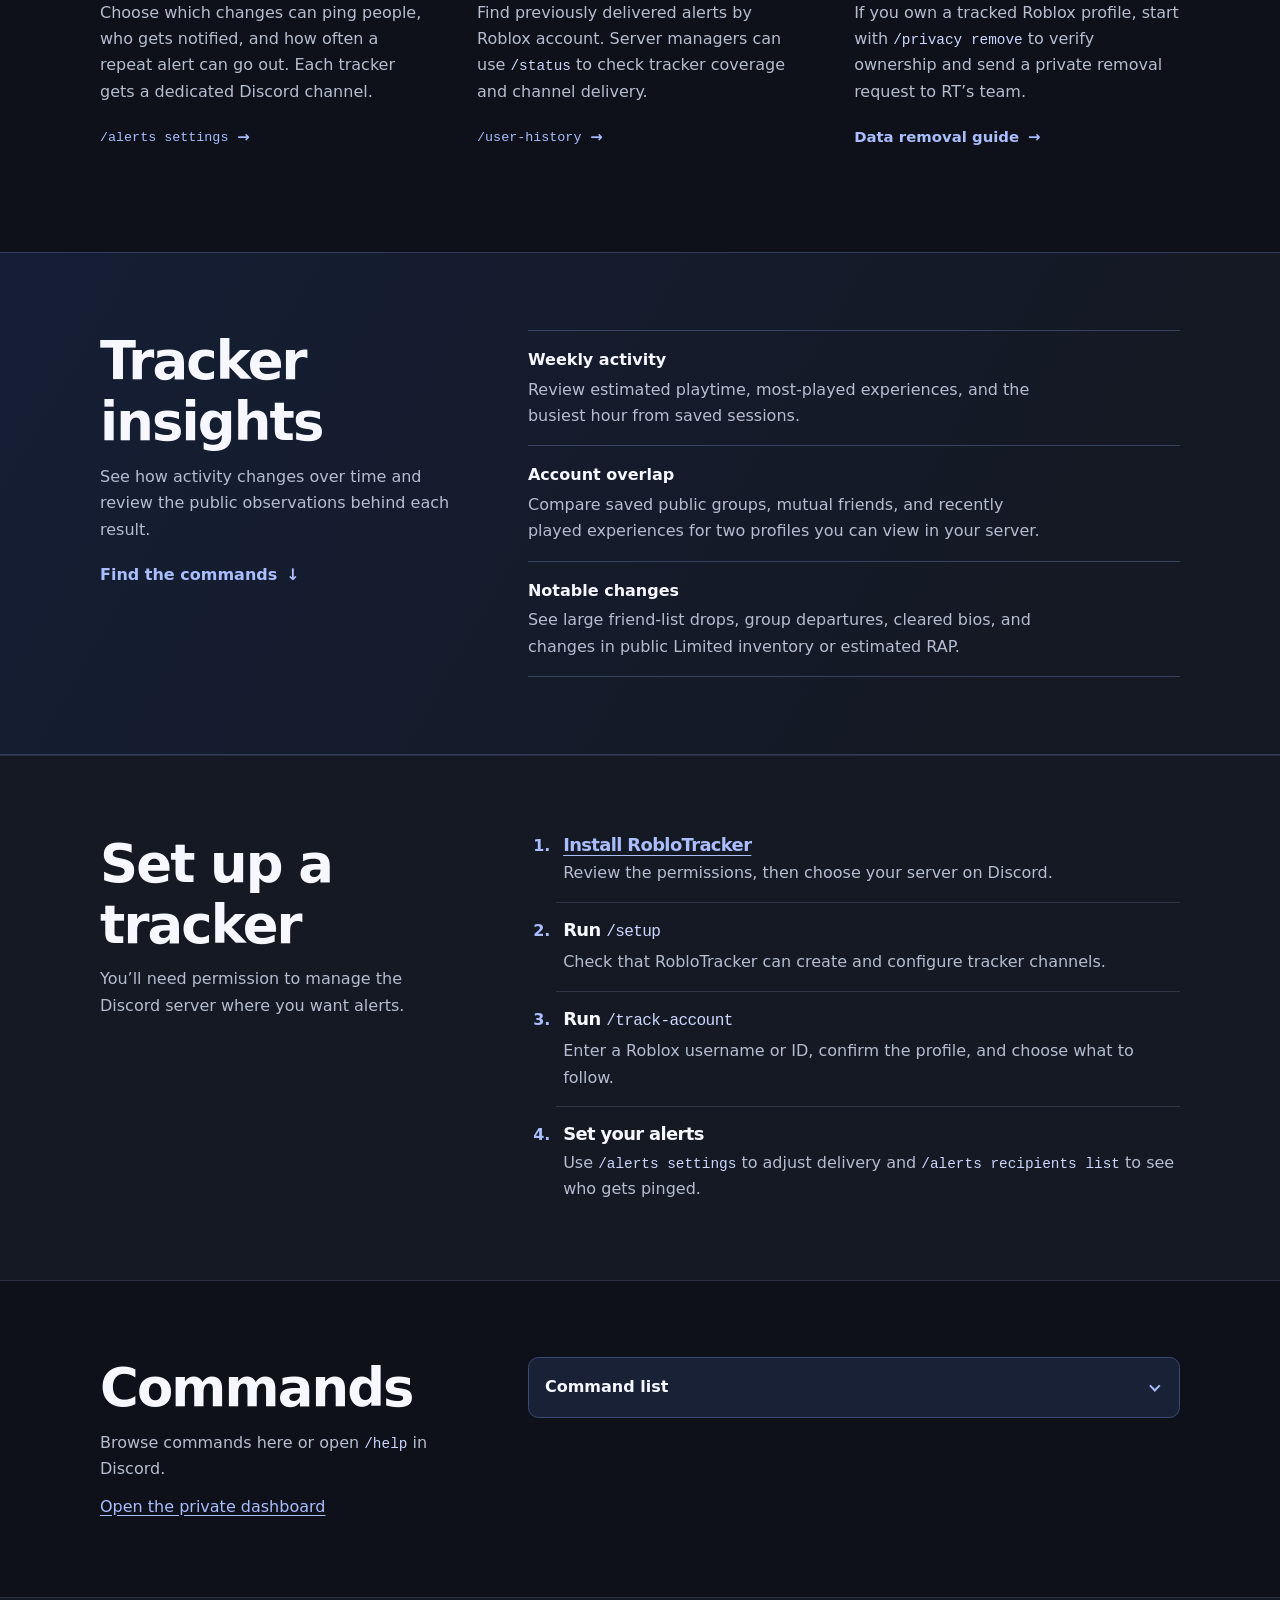
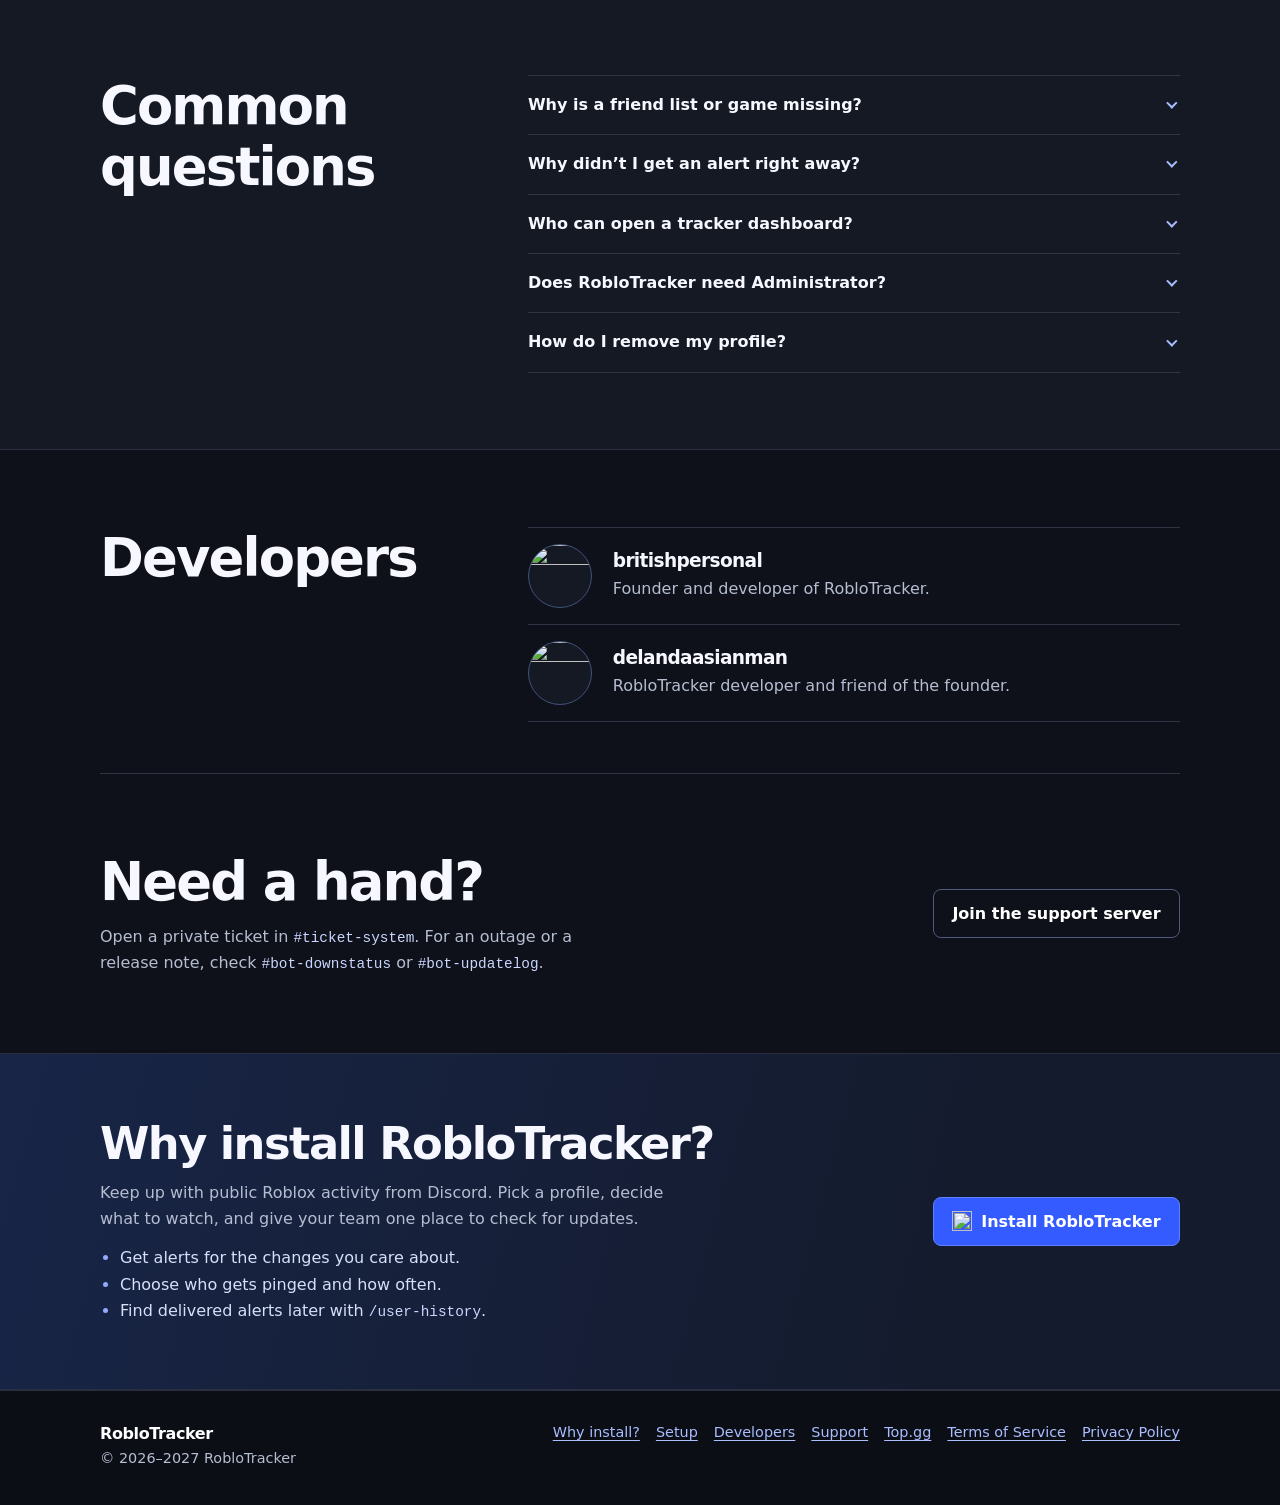
==== commit 7f3fe7cf: "Add dashboard icon shortcuts to the homepage" ====
--- a/docs/index.html
+++ b/docs/index.html
@@ -10,7 +10,7 @@
   <title>RobloTracker | Roblox alerts for Discord</title>
   <link rel="icon" type="image/webp" href="assets/rt-logo.webp">
   <script src="assets/page-progress.js?v=1" async></script>
-  <link rel="stylesheet" href="assets/site.css?v=command-directory">
+  <link rel="stylesheet" href="assets/site.css?v=dashboard-shortcuts">
   <script src="assets/site.js?v=command-directory" defer></script>
 </head>
 <body class="landing-page">
@@ -25,7 +25,7 @@
         <a href="https://discord.gg/475THD4ftT">Support</a>
       </nav>
       <div class="nav-actions">
-        <a class="button small secondary listing-link" href="https://top.gg/bot/1561527919375814709" aria-label="View RobloTracker on Top.gg">Top.gg</a>
+        <a class="button small secondary dashboard-shortcut" href="dashboard/" aria-label="Open tracker dashboard" title="Dashboard"><img src="assets/dashboard-mark.png" alt="" width="22" height="22"></a>
         <a class="button small" href="install/" aria-label="Install RobloTracker"><img src="assets/discord.svg" alt="" width="20" height="20">Add</a>
       </div>
     </div>
@@ -40,6 +40,7 @@
         <div class="actions">
           <a class="button" href="install/" aria-label="Install RobloTracker"><img src="assets/discord.svg" alt="" width="22" height="22">Add</a>
           <a class="button secondary explore-button" href="#features">Explore features</a>
+          <a class="button secondary dashboard-shortcut" href="dashboard/" aria-label="Open tracker dashboard" title="Dashboard"><img src="assets/dashboard-mark.png" alt="" width="27" height="27"></a>
         </div>
       </div>
       <a class="hero-scroll" href="#features" aria-label="Scroll to features"></a>
--- a/docs/assets/site.css
+++ b/docs/assets/site.css
@@ -99,6 +99,9 @@
   transition: background-color .16s, border-color .16s;
 }
 .button:hover { background: #264ce6; border-color: #8aa2ff; }
+.button:not(:disabled) { cursor: pointer; }
+.button:disabled { cursor: not-allowed; }
+.button:focus-visible { outline: 2px solid #a4bcff; outline-offset: 4px; }
 .button.secondary { background: transparent; border-color: #505b7b; }
 .button.secondary:hover { background: #ffffff10; border-color: #8696c4; }
 .button img { width: 1.25rem; height: 1.25rem; flex: none; }
@@ -153,6 +156,12 @@
 }
 .actions { display: flex; justify-content: center; flex-wrap: wrap; gap: .75rem; margin-top: 1.65rem; }
 .hero .button { min-width: 120px; }
+.nav-actions .dashboard-shortcut, .hero .dashboard-shortcut { flex: none; min-width: 0; padding: 0; }
+.nav-actions .dashboard-shortcut { width: 2.5rem; }
+.hero .dashboard-shortcut { width: 3.1rem; background: #1d2b4e; border-color: #566b9d; }
+.hero .dashboard-shortcut:hover { background: #324986; border-color: #a7bdff; }
+.nav-actions .dashboard-shortcut img { width: 1.45rem; height: 1.45rem; }
+.hero .dashboard-shortcut img { width: 1.8rem; height: 1.8rem; }
 .hero-scroll {
   display: grid;
   place-items: center;
@@ -285,9 +294,15 @@
 
 @media (max-width: 435px) {
   .hero h1 { font-size: clamp(2.07rem, 9.3vw, 2.7rem); }
-  .hero .button { min-width: 0; padding-inline: .95rem; }
+  .hero .button:not(.dashboard-shortcut) { min-width: 0; padding-inline: .95rem; }
   .rows > div { grid-template-columns: 1fr; gap: .15rem; }
-  .nav-actions .button { padding-inline: .56rem; }
+  .nav-actions .button:not(.dashboard-shortcut) { padding-inline: .56rem; }
+  .hero .actions { column-gap: .55rem; }
+}
+@media (max-width: 360px) {
+  .hero .actions { column-gap: .4rem; }
+  .hero .button:not(.dashboard-shortcut) { padding-inline: .5rem; font-size: .88rem; }
+  .hero .dashboard-shortcut { width: 2.8rem; }
 }
 
 @media (prefers-reduced-motion: no-preference) {
@@ -296,6 +311,17 @@
 
 @media (prefers-reduced-motion: reduce) {
   .button { transition: none; }
+}
+
+@media (prefers-reduced-motion: no-preference) {
+  .button:not(:disabled) {
+    transition: transform .16s ease, background-color .16s, border-color .16s, filter .16s;
+  }
+  .button:not(:disabled):active { transform: scale(.97); }
+}
+@media (hover: hover) and (pointer: fine) and (prefers-reduced-motion: no-preference) {
+  .button:not(:disabled):hover { transform: translateY(-2px); filter: brightness(1.07); }
+  .button:not(:disabled):hover:active { transform: scale(.97); }
 }
 
 .landing-page .hero-logo { width: clamp(68px, 7vw, 88px); margin-bottom: 1.05rem; }
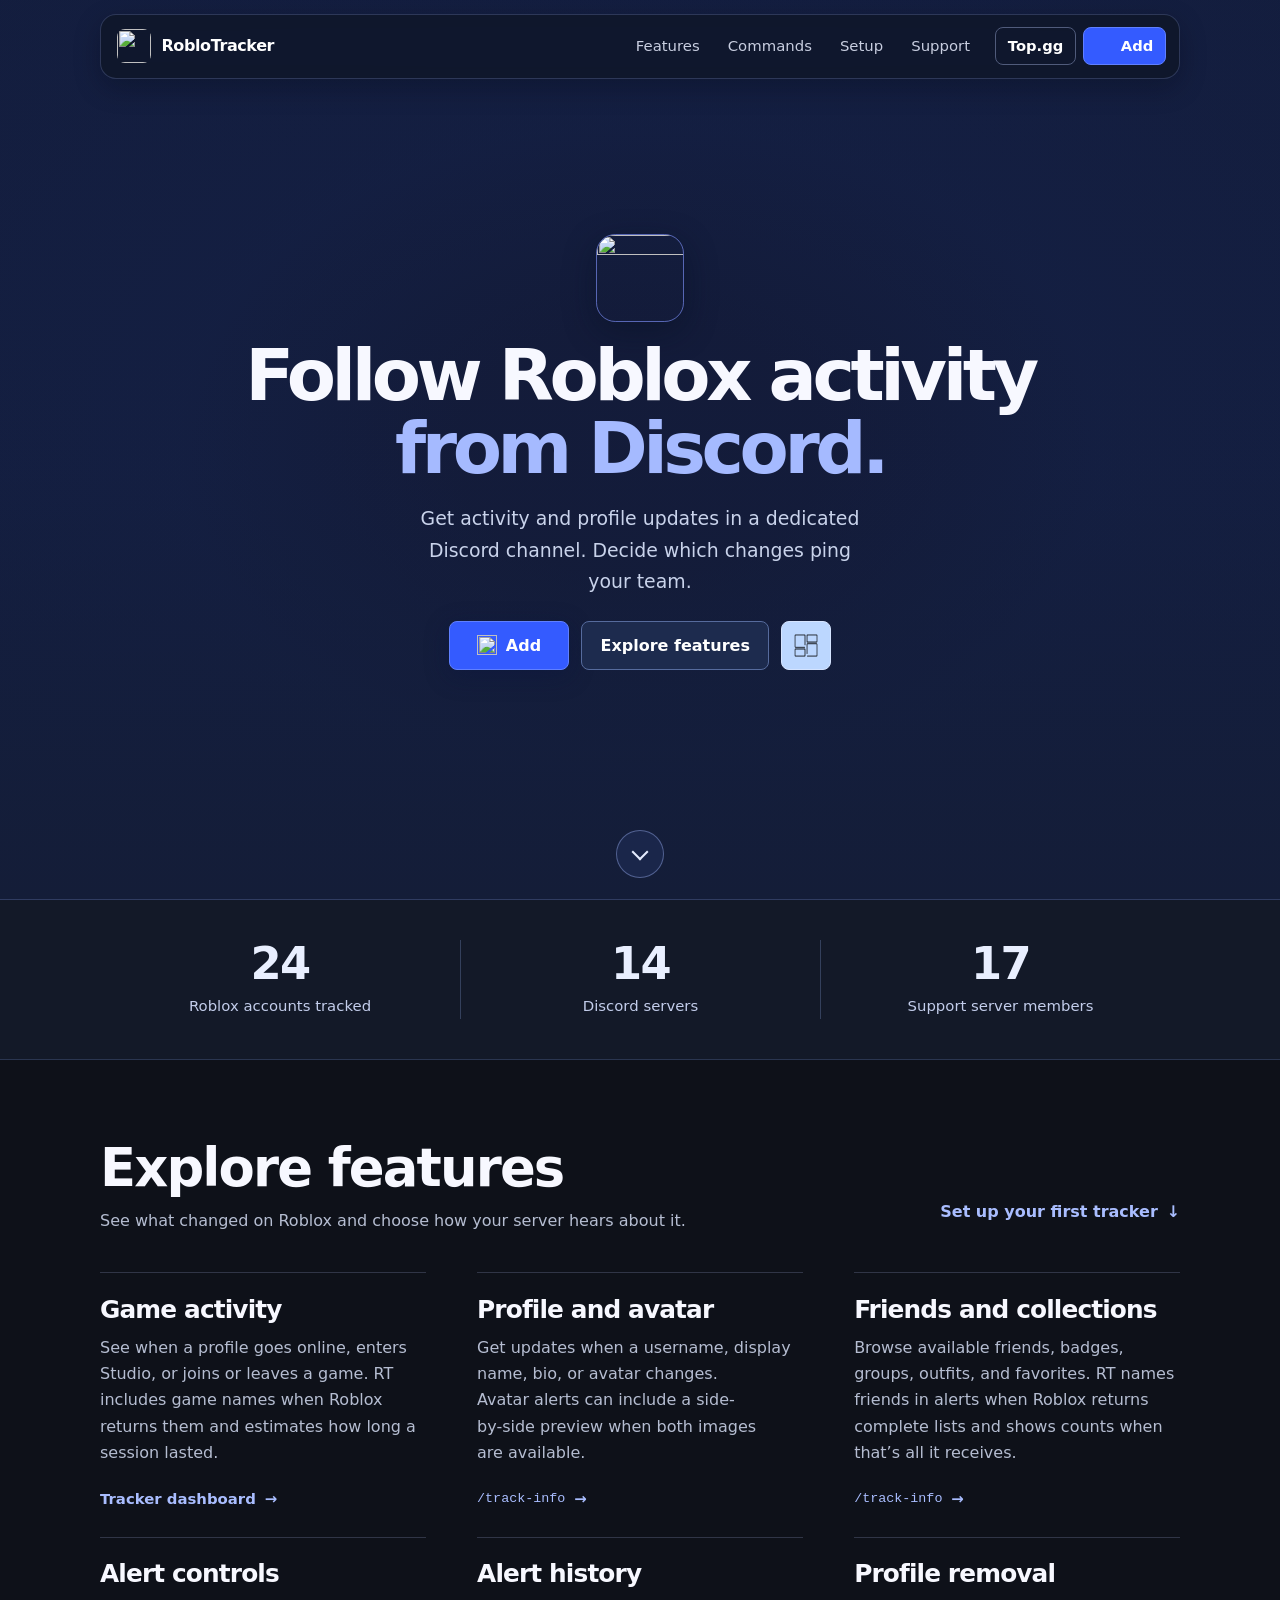
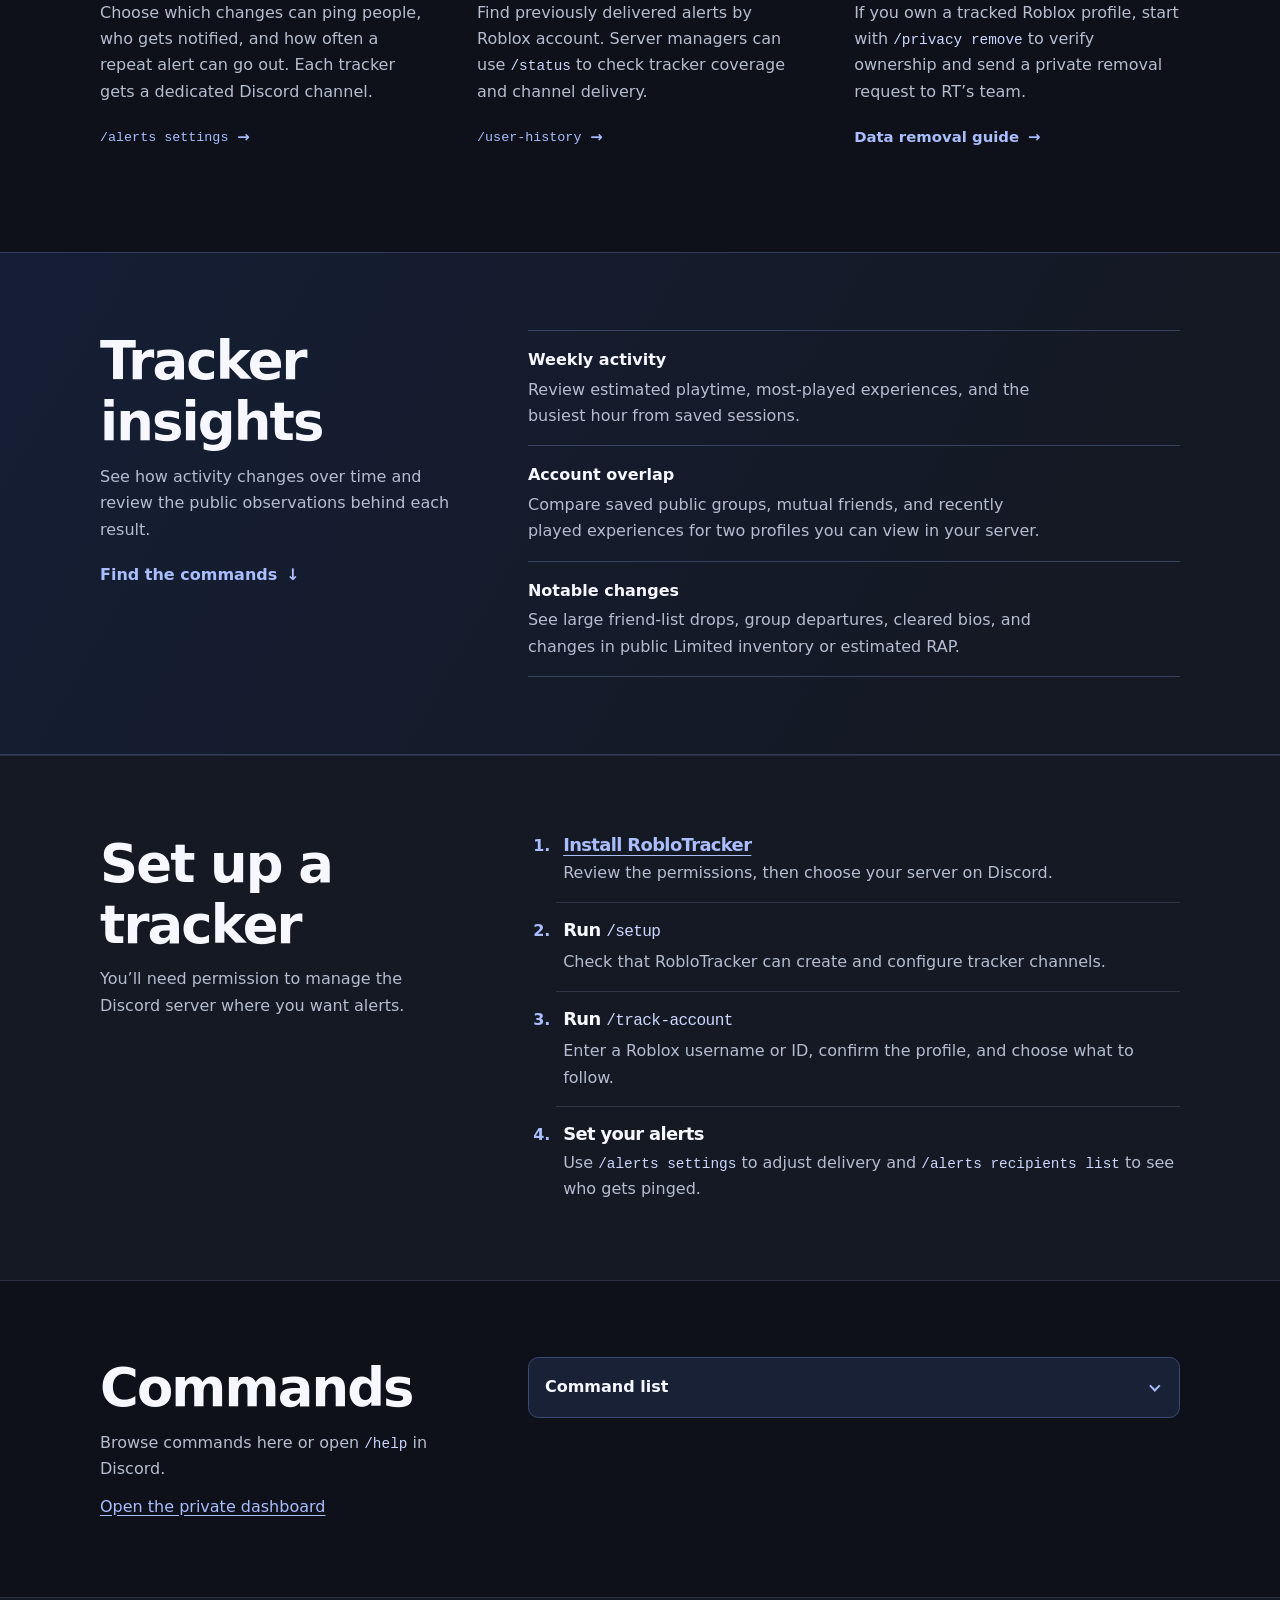
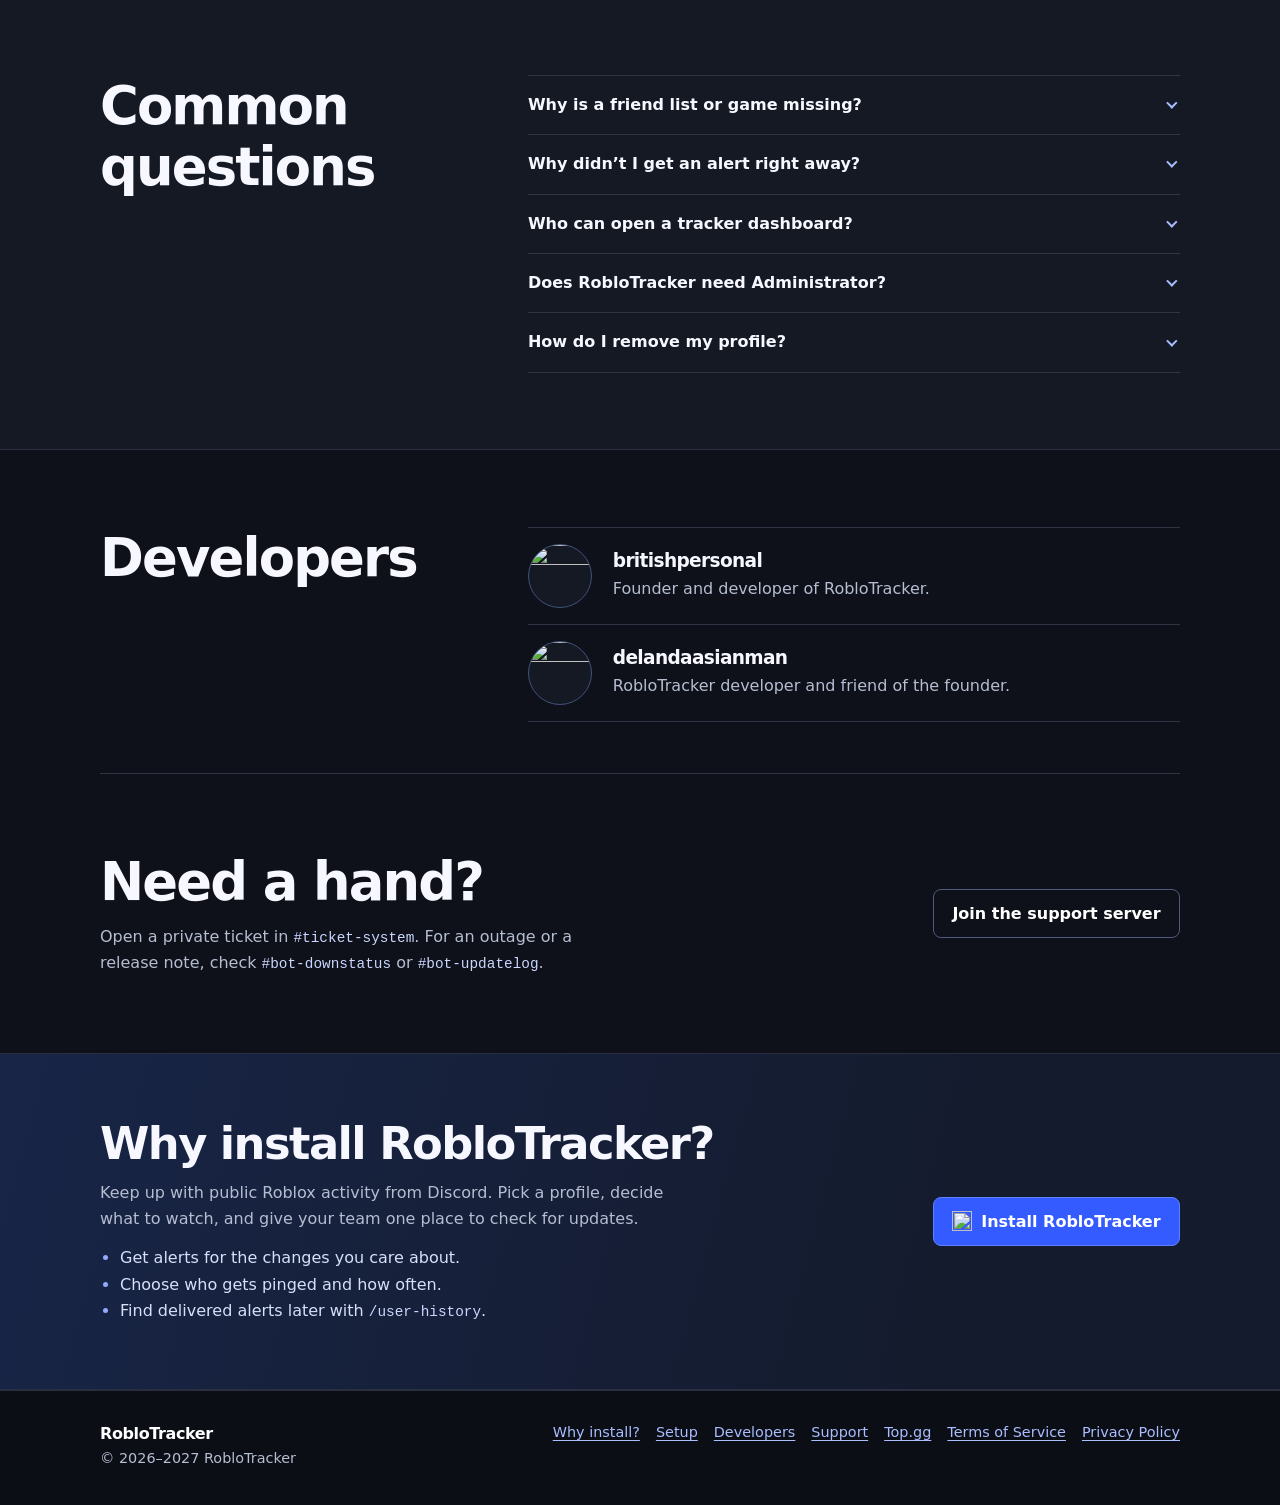
==== commit 1074f13b: "Restore Top.gg and use the new dashboard icon" ====
--- a/docs/index.html
+++ b/docs/index.html
@@ -10,7 +10,7 @@
   <title>RobloTracker | Roblox alerts for Discord</title>
   <link rel="icon" type="image/webp" href="assets/rt-logo.webp">
   <script src="assets/page-progress.js?v=1" async></script>
-  <link rel="stylesheet" href="assets/site.css?v=dashboard-shortcuts">
+  <link rel="stylesheet" href="assets/site.css?v=dashboard-grid">
   <script src="assets/site.js?v=command-directory" defer></script>
 </head>
 <body class="landing-page">
@@ -25,7 +25,7 @@
         <a href="https://discord.gg/475THD4ftT">Support</a>
       </nav>
       <div class="nav-actions">
-        <a class="button small secondary dashboard-shortcut" href="dashboard/" aria-label="Open tracker dashboard" title="Dashboard"><img src="assets/dashboard-mark.png" alt="" width="22" height="22"></a>
+        <a class="button small secondary listing-link" href="https://top.gg/bot/1561527919375814709" aria-label="View RobloTracker on Top.gg">Top.gg</a>
         <a class="button small" href="install/" aria-label="Install RobloTracker"><img src="assets/discord.svg" alt="" width="20" height="20">Add</a>
       </div>
     </div>
@@ -40,7 +40,7 @@
         <div class="actions">
           <a class="button" href="install/" aria-label="Install RobloTracker"><img src="assets/discord.svg" alt="" width="22" height="22">Add</a>
           <a class="button secondary explore-button" href="#features">Explore features</a>
-          <a class="button secondary dashboard-shortcut" href="dashboard/" aria-label="Open tracker dashboard" title="Dashboard"><img src="assets/dashboard-mark.png" alt="" width="27" height="27"></a>
+          <a class="button secondary dashboard-shortcut" href="dashboard/" aria-label="Open tracker dashboard" title="Dashboard"><img src="assets/dashboard-mark.png?v=grid" alt="" width="38" height="38"></a>
         </div>
       </div>
       <a class="hero-scroll" href="#features" aria-label="Scroll to features"></a>
--- a/docs/assets/site.css
+++ b/docs/assets/site.css
@@ -156,12 +156,16 @@
 }
 .actions { display: flex; justify-content: center; flex-wrap: wrap; gap: .75rem; margin-top: 1.65rem; }
 .hero .button { min-width: 120px; }
-.nav-actions .dashboard-shortcut, .hero .dashboard-shortcut { flex: none; min-width: 0; padding: 0; }
-.nav-actions .dashboard-shortcut { width: 2.5rem; }
-.hero .dashboard-shortcut { width: 3.1rem; background: #1d2b4e; border-color: #566b9d; }
-.hero .dashboard-shortcut:hover { background: #324986; border-color: #a7bdff; }
-.nav-actions .dashboard-shortcut img { width: 1.45rem; height: 1.45rem; }
-.hero .dashboard-shortcut img { width: 1.8rem; height: 1.8rem; }
+.hero .dashboard-shortcut {
+  flex: none;
+  width: 3.1rem;
+  min-width: 0;
+  padding: 0;
+  background: #bcd7ff;
+  border-color: #d5e4ff;
+}
+.hero .dashboard-shortcut:hover { background: #d6e6ff; border-color: #eef4ff; }
+.hero .dashboard-shortcut img { width: 2.35rem; height: 2.35rem; }
 .hero-scroll {
   display: grid;
   place-items: center;
@@ -296,7 +300,7 @@
   .hero h1 { font-size: clamp(2.07rem, 9.3vw, 2.7rem); }
   .hero .button:not(.dashboard-shortcut) { min-width: 0; padding-inline: .95rem; }
   .rows > div { grid-template-columns: 1fr; gap: .15rem; }
-  .nav-actions .button:not(.dashboard-shortcut) { padding-inline: .56rem; }
+  .nav-actions .button { padding-inline: .56rem; }
   .hero .actions { column-gap: .55rem; }
 }
 @media (max-width: 360px) {
